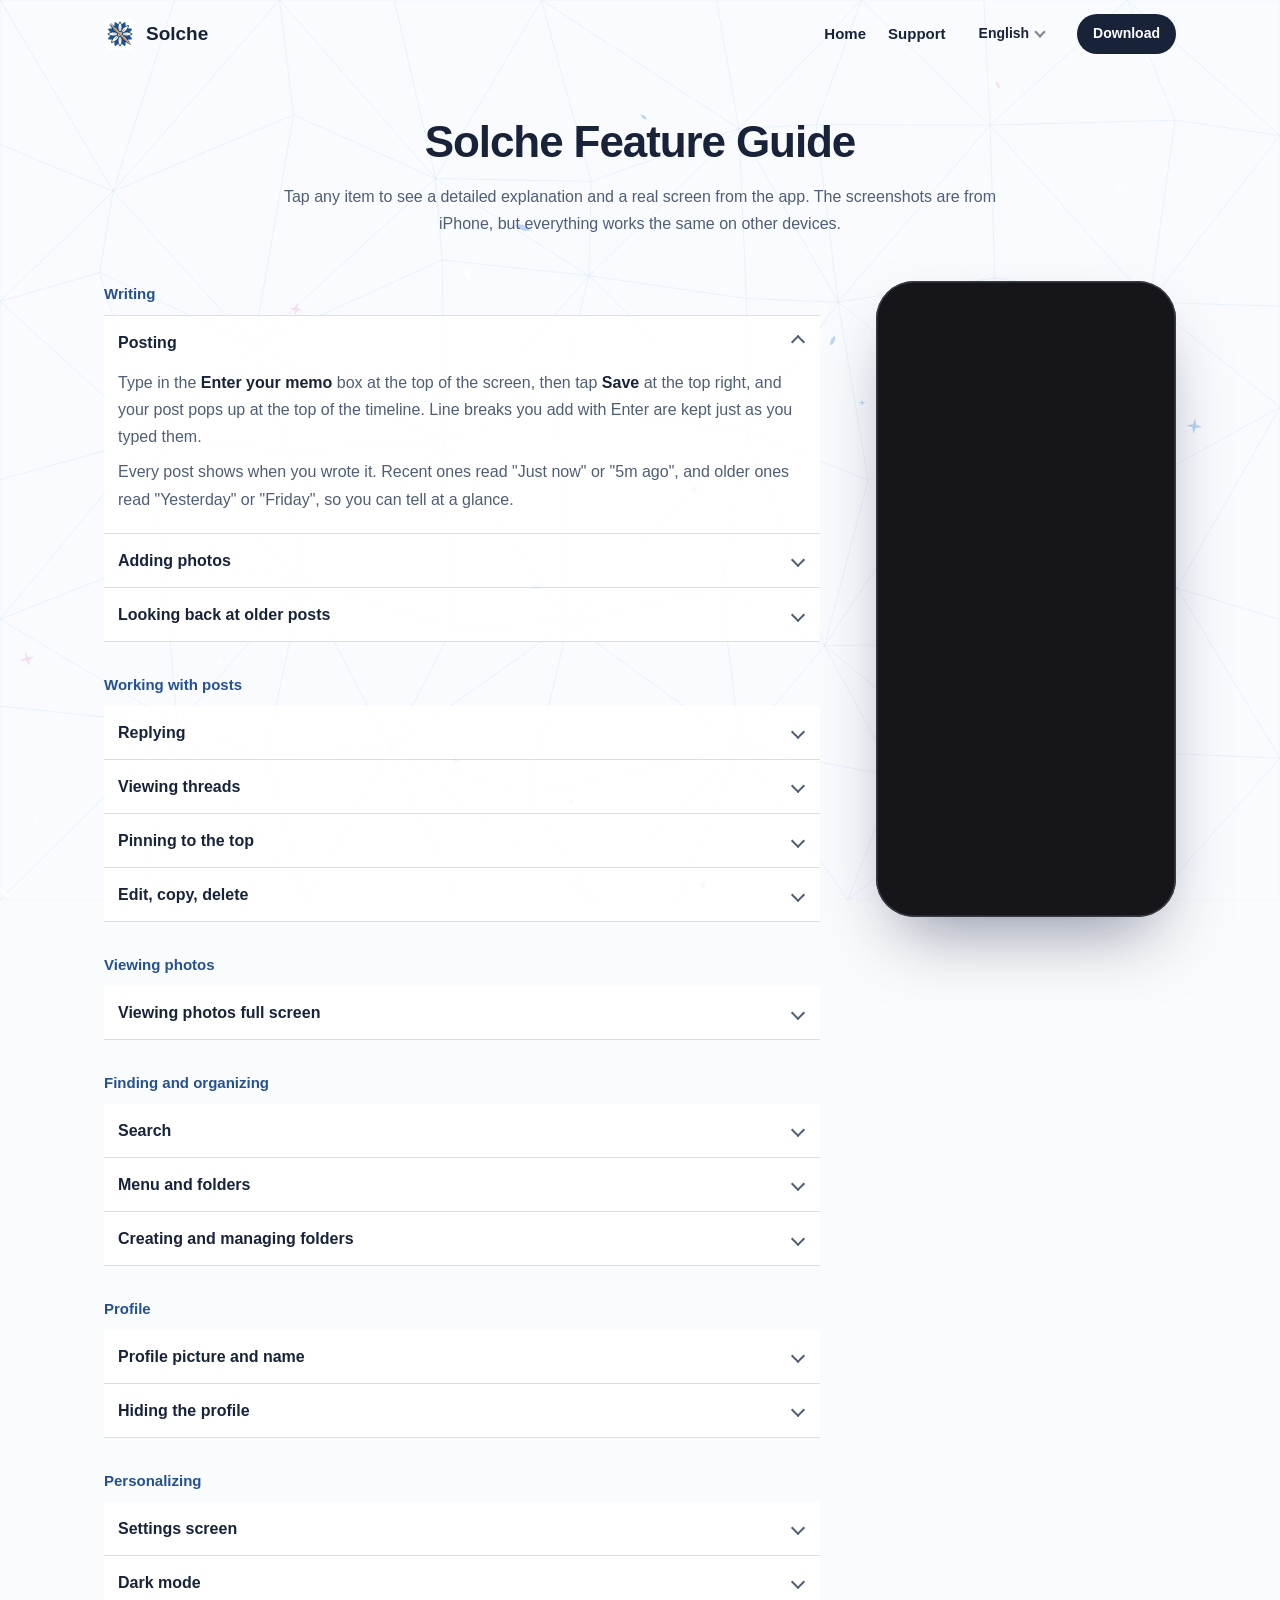
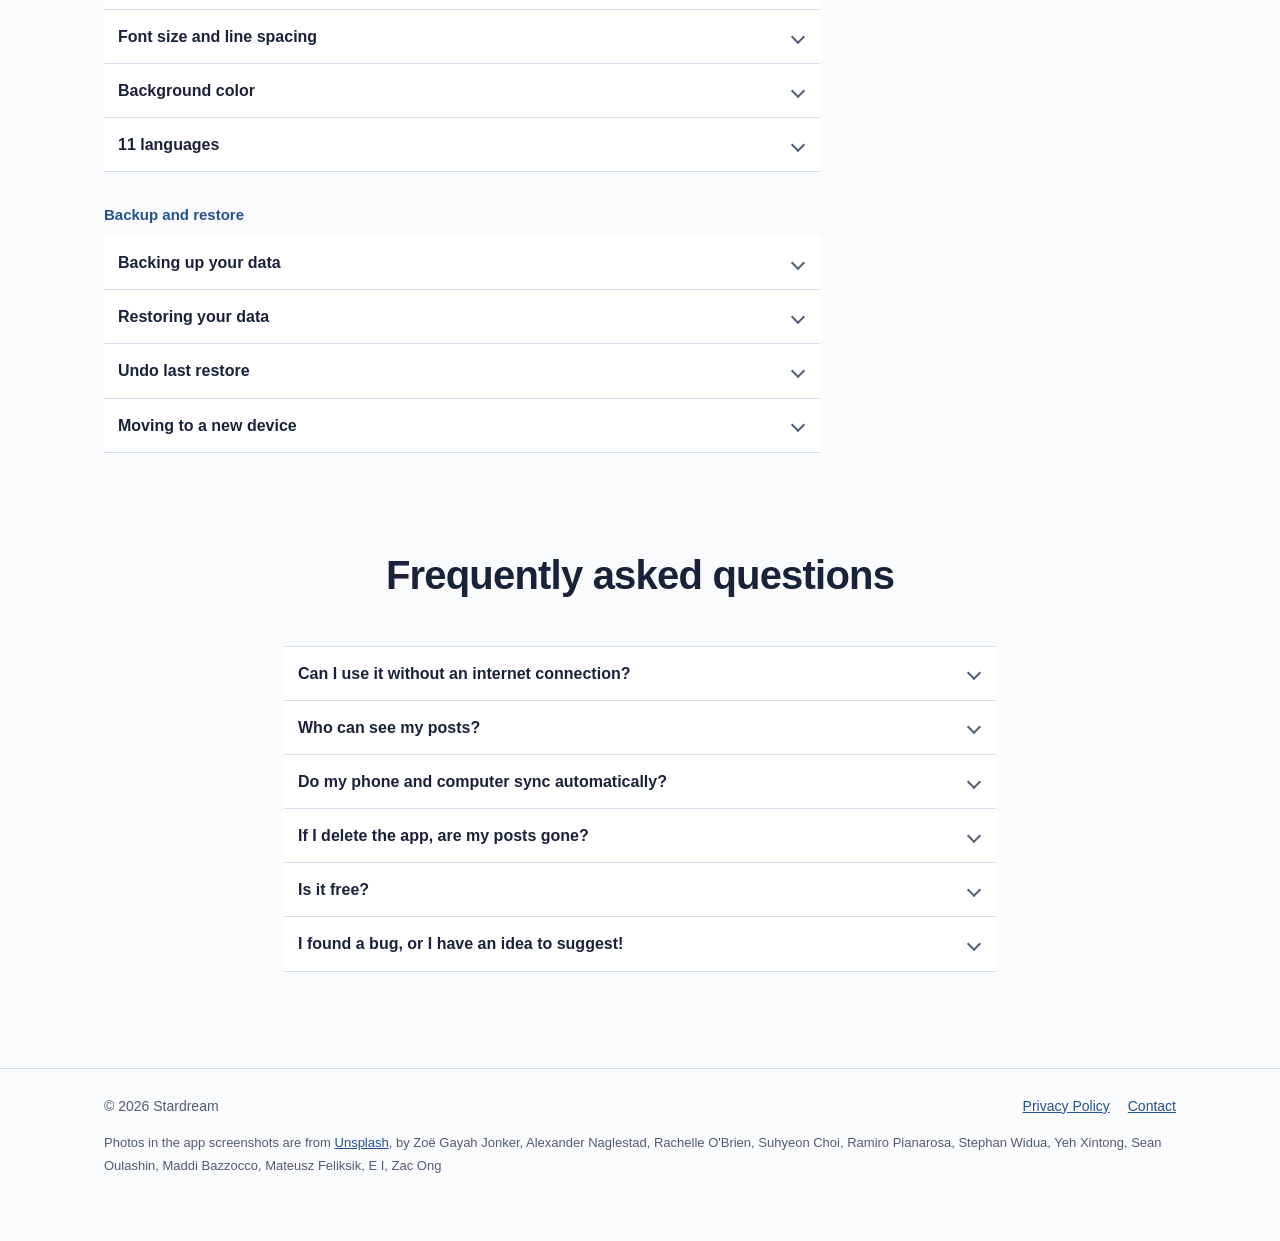
==== guide/index.html @ 5ce4f189 "Solche website: English, Korean and Japanese" ====
<!doctype html>
<html lang="en">
<head>
<meta charset="utf-8">
<meta name="viewport" content="width=device-width, initial-scale=1">
<title>Solche Feature Guide</title>
<meta name="description" content="Every Solche feature, explained with real screens from the app.">
<link rel="canonical" href="https://stardream-solche.github.io/guide/">
<link rel="alternate" hreflang="en" href="https://stardream-solche.github.io/guide/">
<link rel="alternate" hreflang="ko" href="https://stardream-solche.github.io/ko/guide/">
<link rel="alternate" hreflang="ja" href="https://stardream-solche.github.io/ja/guide/">
<link rel="alternate" hreflang="x-default" href="https://stardream-solche.github.io/guide/">
<script>(function(){try{var l=localStorage.getItem('solche-lang');if(!l){var a=navigator.languages||[navigator.language||''];for(var i=0;i<a.length;i++){var c=(a[i]||'').toLowerCase().slice(0,2);if(c==='ko'||c==='ja'||c==='en'){l=c;break}}}if(l==='ko'||l==='ja'){location.replace('../'+l+'/guide/'+location.hash)}}catch(e){}})();</script>
<link rel="icon" href="../favicon.png">
<link rel="stylesheet" href="../assets/site.css">
</head>
<body class="guide">
<canvas id="sky" aria-hidden="true"></canvas>

<header class="wrap nav">
  <a class="brand" href="../"><img src="../img/icon.png" alt=""> Solche</a>
  <nav>
    <a href="../">Home</a>
    <a class="nav-g" href="https://ko-fi.com/stardream_software">Support</a>
    <details class="lang"><summary aria-label="Language">English</summary><div><a href="../guide/" data-lang="en" lang="en" aria-current="true">English</a><a href="../ko/guide/" data-lang="ko" lang="ko">한국어</a><a href="../ja/guide/" data-lang="ja" lang="ja">日本語</a></div></details>
    <a class="btn small" href="../#download">Download</a>
  </nav>
</header>

<main>
  <section id="features">
    <div class="wrap">
      <div class="head">
        <h1>Solche Feature Guide</h1>
        <p>Tap any item to see a detailed explanation and a real screen from the app. The screenshots are from iPhone, but everything works the same on other devices.</p>
      </div>
      <div class="feat">
        <div class="feat-list">
          <h3>Writing</h3>
          <details name="feat" open data-img="tl-light">
            <summary>Posting</summary>
            <div class="body">
              <p>Type in the <b>Enter your memo</b> box at the top of the screen, then tap <b>Save</b> at the top right, and your post pops up at the top of the timeline. Line breaks you add with Enter are kept just as you typed them.</p>
              <p>Every post shows when you wrote it. Recent ones read "Just now" or "5m ago", and older ones read "Yesterday" or "Friday", so you can tell at a glance.</p>
            </div>
          </details>
          <details name="feat" data-img="photos">
            <summary>Adding photos</summary>
            <div class="body">
              <p>Tap the photo icon in the top bar and choose your photos. One post can easily hold up to 10. Post photos on their own, or together with a story.</p>
            </div>
          </details>
          <details name="feat" data-img="photos2">
            <summary>Looking back at older posts</summary>
            <div class="body">
              <p>Keep scrolling down and your older posts load smoothly, one after another.</p>
            </div>
          </details>

          <h3>Working with posts</h3>
          <details name="feat" data-img="reply">
            <summary>Replying</summary>
            <div class="body">
              <p>Tap the reply icon (the curved arrow) on the right of a post, and you can add your thoughts right below it while looking at the original. Perfect for continuing a first thought or adding a follow-up later.</p>
            </div>
          </details>
          <details name="feat" data-img="thread">
            <summary>Viewing threads</summary>
            <div class="body">
              <p>Replies are grouped under the original post with a vertical line, so you can read how your thinking went at a glance. And yes, you can reply to a reply!</p>
            </div>
          </details>
          <details name="feat" data-img="tl-flower">
            <summary>Pinning to the top</summary>
            <div class="body">
              <p>Tap the pushpin button and the post stays at the very top of your timeline. Tap it again any time to unpin.</p>
              <p>If you've pinned several posts, you can arrange them in any order. On a phone, press and hold a post and drag it. On a computer, just drag it with the mouse.</p>
            </div>
          </details>
          <details name="feat" data-img="edit">
            <summary>Edit, copy, delete</summary>
            <div class="body">
              <p>Use the small buttons lined up at the top right of each post. The pencil edits, the overlapping squares copy the text, and the trash can deletes. To prevent accidents, it asks once more before deleting.</p>
            </div>
          </details>

          <h3>Viewing photos</h3>
          <details name="feat" data-img="viewer">
            <summary>Viewing photos full screen</summary>
            <div class="body">
              <p>Tap a photo in the timeline and it opens across the whole screen. Pinch with two fingers to zoom in, or swipe sideways to browse the other photos in the same post.</p>
              <p>On a computer, use the arrow keys (<kbd>←</kbd> <kbd>→</kbd>) to flip through photos, and press <kbd>Esc</kbd> to close.</p>
            </div>
          </details>

          <h3>Finding and organizing</h3>
          <details name="feat" data-img="search">
            <summary>Search</summary>
            <div class="body">
              <p>Tap the magnifying glass at the top and type a word you remember. Only posts containing that word are shown, and tapping X takes you back to your timeline.</p>
            </div>
          </details>
          <details name="feat" data-img="drawer">
            <summary>Menu and folders</summary>
            <div class="body">
              <p>Open the <b>menu (≡)</b> at the top left to see your folders and how many posts each one holds. Tap a folder to jump to its timeline, and anything new you write goes into that folder.</p>
            </div>
          </details>
          <details name="feat" data-img="folders">
            <summary>Creating and managing folders</summary>
            <div class="body">
              <p><b>Create Folder</b> makes a new space, and <b>Manage Folders</b> lets you rename or tidy them up any time.</p>
              <p>Even if you delete a folder, the posts inside aren't lost. They move safely to the default folder. (The default folder itself can't be deleted.)</p>
            </div>
          </details>

          <h3>Profile</h3>
          <details name="feat" data-img="profile">
            <summary>Profile picture and name</summary>
            <div class="body">
              <p>Go to <b>Menu → Edit Profile</b> to set a profile picture and name you like. Your profile then appears next to every post in your timeline.</p>
            </div>
          </details>
          <details name="feat" data-img="noprofile">
            <summary>Hiding the profile</summary>
            <div class="body">
              <p>Turn off the <b>Show Profile Icon</b> switch and the round profile area disappears, leaving much more room for your text. Especially recommended when you keep Solche in a narrow window on a desktop!</p>
            </div>
          </details>

          <h3>Personalizing</h3>
          <details name="feat" data-img="settings">
            <summary>Settings screen</summary>
            <div class="body">
              <p>Tap the gear icon at the top, or go to <b>Menu → Settings</b>, to change the font size, dark mode, language and background color to your taste, and to back up or restore your data.</p>
            </div>
          </details>
          <details name="feat" data-img="tl-dark">
            <summary>Dark mode</summary>
            <div class="body">
              <p>Tap the moon button in the top bar for a calm dark mode, and tap the sun button to switch straight back to the bright daytime look.</p>
            </div>
          </details>
          <details name="feat" data-img="fontsize">
            <summary>Font size and line spacing</summary>
            <div class="body">
              <p>In <b>Adjust Font Size</b>, slide left or right to find the size that's easiest on your eyes. The preview text shows you the result right away.</p>
              <p>Line spacing comes in three levels: <b>Narrow</b>, <b>Normal</b>, <b>Wide</b>.</p>
            </div>
          </details>
          <details name="feat" data-img="bgcolor">
            <summary>Background color</summary>
            <div class="body">
              <p>In <b>Adjust Background Color</b>, pick a shade you like or type in R, G and B values. Buttons and name colors adjust to match the tone you choose.</p>
            </div>
          </details>
          <details name="feat" data-img="language">
            <summary>11 languages</summary>
            <div class="body">
              <p>On first launch the app follows your device language, and you can switch to any of the 11 languages at any time from <b>Select Language</b> in Settings.</p>
              <p>English, 한국어, 日本語, 简体中文, 繁體中文, Español, Português, Français, Deutsch, Bahasa Indonesia, Русский</p>
            </div>
          </details>

          <h3>Backup and restore</h3>
          <details name="feat" data-img="settings">
            <summary>Backing up your data</summary>
            <div class="body">
              <p>Tap <b>Settings → Backup Data</b> and every post, photo, folder and setting so far is bundled into a single file. You choose where to save it. Before deleting the app or changing devices, don't forget to back up!</p>
            </div>
          </details>
          <details name="feat" data-img="settings">
            <summary>Restoring your data</summary>
            <div class="body">
              <p>In <b>Settings → Restore Data</b>, choose a backup file you saved and your timeline and settings go back to exactly how they were then. What's currently on the device is overwritten by the backup, so if you want to keep your current posts too, back up first.</p>
              <p>If the file isn't a valid Solche backup, the restore stops by itself and your existing data stays safe.</p>
            </div>
          </details>
          <details name="feat" data-img="settings">
            <summary>Undo last restore</summary>
            <div class="body">
              <p>Right after a restore, an <b>Undo last restore</b> button appears in Settings. Even if you picked an old backup by mistake, you can go straight back to how things were just before the restore.</p>
            </div>
          </details>
          <details name="feat" data-img="about">
            <summary>Moving to a new device</summary>
            <div class="body">
              <p>Make a backup file on your old device, move it to the new one by email, cloud drive, USB or whatever is easiest, then tap restore. That's the whole move.</p>
              <p>You can see exactly where on your device the data is stored under <b>Menu → About this App</b>.</p>
            </div>
          </details>
        </div>
        <div class="feat-slot" id="feat-slot">
          <div class="phone" id="feat-phone"><img id="feat-img" src="../img/en/tl-light.jpg" alt="Solche screen" width="900" height="1957"></div>
        </div>
      </div>
    </div>
  </section>

  <section id="faq">
    <div class="wrap narrow">
      <div class="head">
        <h2>Frequently asked questions</h2>
      </div>
      <div class="feat-list">
        <details name="faq">
          <summary>Can I use it without an internet connection?</summary>
          <div class="body"><p>Of course! Solche never connects to the internet at all, so it works just as smoothly on a plane or anywhere without signal.</p></div>
        </details>
        <details name="faq">
          <summary>Who can see my posts?</summary>
          <div class="body"><p>Only you. Every post and photo is stored on your device alone and is never sent to any outside server. There's no account, so there's no password to be leaked either.</p></div>
        </details>
        <details name="faq">
          <summary>Do my phone and computer sync automatically?</summary>
          <div class="body"><p>No. Because there's no server, automatic sync between devices isn't supported. Instead, when you move to another device, a single backup file carries everything across, photos and settings included.</p></div>
        </details>
        <details name="faq">
          <summary>If I delete the app, are my posts gone?</summary>
          <div class="body"><p>Yes. All data is stored inside the app, not on a server, so deleting the app deletes your posts too. Before deleting the app or changing phones, be sure to make a backup file first!</p></div>
        </details>
        <details name="faq">
          <summary>Is it free?</summary>
          <div class="body"><p>Yes! Free from start to finish, with no ads to interrupt your reading.</p></div>
        </details>
        <details name="faq">
          <summary>I found a bug, or I have an idea to suggest!</summary>
          <div class="body"><p>Always welcome! Feel free to tell me through the <a href="https://ko-fi.com/stardream_software">Ko-fi page</a>.</p></div>
        </details>
      </div>

    </div>
  </section>

</main>

<footer>
  <div class="wrap">
    <span>© 2026 Stardream</span>
    <span class="links">
      <a href="https://ko-fi.com/post/Privacy-Policy-for-Solche-X1Q321Q5OX">Privacy Policy</a>
      <a data-u="siawh28" data-d="naver.com" href="../#maker">Contact</a>
    </span>
    <p class="credit">Photos in the app screenshots are from <a href="https://unsplash.com">Unsplash</a>, by Zoë Gayah Jonker, Alexander Naglestad, Rachelle O'Brien, Suhyeon Choi, Ramiro Pianarosa, Stephan Widua, Yeh Xintong, Sean Oulashin, Maddi Bazzocco, Mateusz Feliksik, E I, Zac Ong</p>
  </div>
</footer>

<script>window.SOLCHE={"me": "Me", "now": "Just now", "pin": "Pin", "pinned": "Pinned", "reply": "Reply", "replyPh": "Write a reply", "replyLabel": "Reply input", "save": "Save", "del": "Delete", "screen": " screen", "sample": "Some days you just need to write it down and let it go. Try adding a reply, too.", "focus": [[21.5, 16.3], [23.5, 39.8], [21.7, 36.0], null]};</script>
<script src="../assets/site.js"></script>
</body>
</html>
---- assets/site.css ----
:root {
  color-scheme: light;
  --ink: #18233a;
  --soft: #4f5d75;
  --blue: #24518f;
  --line: rgba(130, 165, 205, .34);
  --panel: rgba(255, 255, 255, .84);
  --sans: -apple-system, BlinkMacSystemFont, "Apple SD Gothic Neo", "Malgun Gothic", "Noto Sans KR", sans-serif;
  --serif: "AppleMyungjo", "Noto Serif KR", "Nanum Myeongjo", "Batang", serif;
}
* { box-sizing: border-box; }
html { scroll-behavior: smooth; scroll-padding-top: 24px; }
body {
  margin: 0;
  font-family: var(--sans);
  color: var(--ink);
  background: #fafbfc;
  line-height: 1.7;
  word-break: keep-all;
  overflow-wrap: break-word;
  -webkit-font-smoothing: antialiased;
  overflow-x: hidden;
}
img { display: block; max-width: 100%; height: auto; }
a { color: var(--blue); }
:focus-visible { outline: 2px solid var(--blue); outline-offset: 2px; }
#sky { position: fixed; inset: 0; width: 100vw; height: 100vh; pointer-events: none; z-index: 0; }
header, main, footer { position: relative; z-index: 1; }
.wrap { max-width: 1120px; margin: 0 auto; padding: 0 24px; }
.wrap.narrow { max-width: 760px; }

.btn { display: inline-block; padding: 14px 28px; border-radius: 999px; border: 0; background: var(--ink); color: #fff; font: inherit; font-weight: 700; text-decoration: none; cursor: pointer; transition: transform .2s, background .2s; }
.btn:hover { transform: translateY(-2px); background: var(--blue); }
.btn.small { padding: 8px 16px; font-size: 14px; }
.btn.light { background: #fff; color: var(--ink); }
.btn.light:hover { background: #dfe8ff; }

.nav { display: flex; align-items: center; justify-content: space-between; height: 68px; }
.nav nav { display: flex; align-items: center; gap: 22px; font-size: 15px; font-weight: 600; }
.nav nav a:not(.btn) { color: var(--ink); text-decoration: none; }
.nav nav a:not(.btn):hover { color: var(--blue); }
.brand { display: flex; align-items: center; gap: 10px; font-size: 19px; font-weight: 800; color: inherit; text-decoration: none; }
.brand img { width: 32px; height: 32px; border-radius: 8px; }

/* 첫 화면 */
.stage { position: relative; max-width: 1020px; margin: 10px auto 0; padding-bottom: 52px; }
.win { width: 84%; border-radius: 12px; overflow: hidden; background: #fff; box-shadow: 0 40px 90px -30px rgba(30, 50, 100, .4), 0 0 0 1px rgba(30, 40, 80, .08); }
.win .bar { height: 32px; display: flex; align-items: center; gap: 7px; padding: 0 12px; background: linear-gradient(#f5f6f9, #eceef3); border-bottom: 1px solid rgba(0, 0, 0, .06); }
.win .bar i { width: 11px; height: 11px; border-radius: 50%; flex: none; }
.win .bar i:nth-child(1) { background: #ff5f57; }
.win .bar i:nth-child(2) { background: #febc2e; }
.win .bar i:nth-child(3) { background: #28c840; }
.win .bar span { flex: 1; text-align: center; font-size: 12.5px; font-weight: 600; color: #777b88; margin-right: 50px; }
.win .shot { aspect-ratio: 16 / 9.4; overflow: hidden; }
.win .shot img { width: 100%; }

.phone { position: relative; padding: 7px; background: #16161a; border-radius: 38px; box-shadow: 0 34px 70px -24px rgba(20, 30, 70, .5), inset 0 0 0 1.5px #3a3a44; }
.phone img { width: 100%; aspect-ratio: 600 / 1305; object-fit: cover; object-position: top; border-radius: 31px; }
.hero-phone { position: absolute; right: 0; bottom: 52px; width: 22%; }
.hero-phone img.dark { position: absolute; left: 7px; top: 7px; width: calc(100% - 14px); opacity: 0; transition: opacity .45s; }
.hero-phone.is-dark img.dark { opacity: 1; }
.mode { position: absolute; right: 0; bottom: 6px; width: 22%; display: flex; justify-content: center; gap: 4px; }
.mode button { border: 1px solid var(--line); background: rgba(255, 255, 255, .8); color: var(--soft); font: inherit; font-size: 14px; font-weight: 600; padding: 3px 16px; border-radius: 999px; cursor: pointer; }
.mode button.on { background: var(--ink); border-color: var(--ink); color: #fff; }

.intro { text-align: center; padding: 44px 0 20px; }
h1 { margin: 0; font-size: clamp(34px, 5.4vw, 62px); line-height: 1.2; letter-spacing: -.025em; font-weight: 800; }
h1 em { font-style: normal; color: var(--blue); }
.lead { max-width: 620px; margin: 22px auto 0; font-size: 18px; color: var(--soft); }
.cta { display: flex; flex-wrap: wrap; justify-content: center; align-items: center; gap: 14px 20px; margin-top: 28px; }
.cta span { text-align: left; font-size: 14.5px; line-height: 1.5; color: var(--soft); }

section { padding: 96px 0; }
.head { max-width: 720px; margin: 0 auto 44px; text-align: center; }
h2 { margin: 0; font-size: clamp(27px, 3.6vw, 40px); line-height: 1.32; letter-spacing: -.02em; font-weight: 800; text-wrap: balance; }
.head p { margin: 14px 0 0; color: var(--soft); }

/* 타임라인인 이유 */
.three { display: grid; grid-template-columns: repeat(3, 1fr); gap: 36px; }
.say small { display: block; color: var(--soft); font-size: 14px; font-weight: 600; }
.say b { display: block; margin: 6px 0 8px; font-size: 22px; letter-spacing: -.015em; line-height: 1.4; }
.say p { margin: 0; color: var(--soft); }
.say.solche small, .say.solche b { color: var(--blue); }

.try { position: relative; max-width: 680px; margin: 64px auto 0; padding: 20px 20px 16px; background: #fffbfb; border-radius: 6px; box-shadow: 0 24px 50px -24px rgba(30, 50, 100, .35), 0 0 0 1px rgba(30, 40, 80, .06); transform: rotate(-.5deg); }
.tape { position: absolute; left: 50%; top: -14px; width: 118px; height: 28px; margin-left: -59px; background: rgba(190, 214, 245, .62); transform: rotate(1.6deg); }
.try-top { margin-bottom: 12px; text-align: center; }
.try-top b { display: block; font-size: 18px; }
.try-top span { font-size: 14px; color: var(--soft); }
.try-form { display: flex; align-items: center; gap: 10px; padding-bottom: 12px; border-bottom: 1px solid #f1e6e6; }
.try-form input { flex: 1; min-width: 0; border: 0; background: #fff; padding: 10px 12px; border-radius: 8px; font: inherit; font-size: 16px; color: var(--ink); }
.try-form input:focus { outline: 2px solid rgba(36, 81, 143, .35); }
.ava { flex: none; width: 38px; height: 38px; border-radius: 50%; background: url("../img/ava.jpg") center / cover, #e7d9c7; }
.post { display: flex; gap: 10px; padding: 12px 0; border-bottom: 1px solid #f1e6e6; }
.post:last-child { border-bottom: 0; }
.post .main { flex: 1; min-width: 0; }
.post .meta { display: flex; align-items: center; gap: 6px; font-size: 14px; color: var(--soft); }
.post .meta b { color: var(--blue); }
.post .acts { margin-left: auto; display: flex; gap: 2px; }
.post .acts button { width: 30px; height: 30px; display: grid; place-items: center; border: 0; background: none; border-radius: 6px; color: var(--ink); cursor: pointer; }
.post .acts button:hover { background: #f4eaea; }
.post .acts svg { width: 17px; height: 17px; fill: currentColor; }
.post .text { margin: 2px 0 0; white-space: pre-wrap; overflow-wrap: anywhere; }
.post .pin-mark { color: var(--blue); font-weight: 600; font-size: 13px; }
.replies { margin-top: 6px; padding-left: 12px; border-left: 2px solid #e8dcdc; }
.replies .post { padding: 8px 0; border-bottom: 0; }
.reply-form { display: flex; gap: 8px; margin-top: 8px; }
.reply-form input { flex: 1; min-width: 0; border: 1px solid #eadfdf; background: #fff; padding: 7px 10px; border-radius: 8px; font: inherit; font-size: 16px; }

/* 쓰는 법 */
.scenes { display: grid; grid-template-columns: minmax(0, 340px) minmax(0, 1fr); gap: 72px; align-items: start; max-width: 960px; margin: 0 auto; }
.scene-phone { position: sticky; top: 7vh; display: flex; justify-content: center; }
#scene-phone { width: min(300px, 40vh); }
#scene-phone img { position: absolute; left: 7px; top: 7px; width: calc(100% - 14px); opacity: 0; transition: opacity .4s; }
#scene-phone img:first-child { position: relative; left: 0; top: 0; width: 100%; }
#scene-phone img.on { opacity: 1; }
.focus { position: absolute; left: -4%; right: -4%; border: 2px dashed var(--blue); border-radius: 14px; background: rgba(36, 81, 143, .06); transition: top .5s cubic-bezier(.22, 1, .36, 1), height .5s cubic-bezier(.22, 1, .36, 1), opacity .3s; }
.scene-text article { min-height: 76vh; display: flex; flex-direction: column; justify-content: center; opacity: .38; transition: opacity .35s; }
.scene-text article.on { opacity: 1; }
.scene-text small { color: var(--blue); font-size: 15px; font-weight: 700; }
.scene-text h3 { margin: 6px 0 12px; font-size: clamp(24px, 2.8vw, 32px); line-height: 1.35; letter-spacing: -.02em; }
.scene-text p { margin: 0 0 10px; color: var(--soft); font-size: 17px; }
.scene-text .aside { font-size: 15px; }
.phone.inline { display: none; }
/* 첫 장면: 휴대폰 대신 컴퓨터 화면 한쪽에 좁게 띄운 창 */
#scene-phone { transition: opacity .4s; }
.scene-phone.is-desk #scene-phone { opacity: 0; }
.desk { width: min(340px, 100%); }
.desk.stage { position: absolute; left: 50%; top: 50%; transform: translate(-50%, -50%); opacity: 0; pointer-events: none; transition: opacity .4s; }
.scene-phone.is-desk .desk.stage { opacity: 1; }
.desk.inline { display: none; }
.desk { position: relative; }
.desk-work { position: absolute; left: 0; top: 38px; width: 58%; height: 78%; padding-bottom: 10px; background: #fff; border: 1px solid var(--line); border-radius: 10px; box-shadow: 0 18px 40px -22px rgba(20, 30, 70, .35); overflow: hidden; }
.desk-work i { display: block; height: 7px; margin: 12px 14px 0; border-radius: 4px; background: #e6ebf2; }
.desk-work i:nth-of-type(3n) { width: 55%; }
.desk-work i:nth-of-type(4) { height: 60px; background: #eef2f7; }
.desk-win { position: relative; width: 68%; margin-left: auto; background: #fff; border: 1px solid #d5dbe5; border-radius: 10px; box-shadow: 0 34px 70px -24px rgba(20, 30, 70, .5); overflow: hidden; }
.desk-bar { display: flex; align-items: center; gap: 5px; height: 22px; padding: 0 9px; background: #f1f3f6; border-bottom: 1px solid #e3e7ee; }
.desk-bar span { width: 8px; height: 8px; border-radius: 50%; background: #d3d8e0; }
.desk-bar b { flex: 1; margin-right: 26px; text-align: center; font-size: 10px; font-weight: 600; color: #8a93a3; }
.desk-shot { position: relative; }
.desk-shot img { display: block; width: 100%; height: auto; }
.desk-focus { position: absolute; left: 1.5%; right: 1.5%; top: 19.9%; height: 21.9%; border: 2px dashed var(--blue); border-radius: 8px; background: rgba(36, 81, 143, .06); }

/* 모든 기능 */
.feat { display: grid; grid-template-columns: minmax(0, 1fr) 300px; gap: 56px; align-items: start; }
.feat-list h3 { margin: 30px 0 8px; font-size: 15px; color: var(--blue); }
.feat-list h3:first-child { margin-top: 0; }
details { background: var(--panel); border-bottom: 1px solid var(--line); }
details:first-of-type { border-top: 1px solid var(--line); }
summary { display: flex; align-items: center; justify-content: space-between; gap: 12px; padding: 13px 14px; font-weight: 700; cursor: pointer; list-style: none; }
summary::-webkit-details-marker { display: none; }
summary::after { content: ""; flex: none; width: 8px; height: 8px; margin-right: 3px; border-right: 2px solid var(--soft); border-bottom: 2px solid var(--soft); transform: rotate(45deg); transition: transform .2s; }
details[open] summary::after { transform: rotate(-135deg); }
.body { padding: 0 14px 12px; color: var(--soft); }
.body p { margin: 0 0 8px; }
.body b { color: var(--ink); }
.feat-slot { position: sticky; top: 7vh; }
#feat-phone { width: min(300px, 40vh); margin: 0 auto; }
kbd { display: inline-block; min-width: 1.6em; padding: 0 6px; border: 1px solid var(--line); border-radius: 6px; background: #fff; font: inherit; font-size: 14px; text-align: center; color: var(--ink); }
.soon { display: inline-block; padding: 0 8px; border: 1px solid currentColor; border-radius: 999px; font-size: 12px; font-weight: 700; color: var(--blue); }

#faq { padding-top: 0; }
#ideas { padding-top: 0; }
.guide h1 { font-size: clamp(30px, 4.4vw, 44px); }
.guide #features { padding-top: 48px; }
.brief { display: grid; grid-template-columns: repeat(3, 1fr); gap: 22px 36px; margin: 0; padding: 0; list-style: none; color: var(--soft); }
.brief b { display: block; font-size: 17px; color: var(--ink); }
.more { margin: 40px 0 0; text-align: center; }
.ideas { color: var(--soft); }
.ideas h3 { margin: 0 0 4px; font-size: 19px; color: var(--ink); }
.ideas p { margin: 0 0 8px; }
.ideas ul { margin: 0; padding-left: 20px; }
.ideas b { color: var(--ink); }

/* 프라이버시 */
#privacy { padding: 40px 0 0; }
#download { padding-bottom: 40px; }
#maker { padding-bottom: 110px; }
.panel { padding: 52px 48px; background: rgba(255, 255, 255, .9); border-radius: 22px; box-shadow: 0 30px 70px -36px rgba(20, 30, 70, .5); text-align: center; }
.panel .sub { max-width: 560px; margin: 14px auto 36px; color: var(--soft); }
.four { display: grid; grid-template-columns: repeat(4, 1fr); gap: 24px; text-align: left; }
.four b { display: block; margin-bottom: 4px; font-size: 17px; }
.four span { color: var(--soft); font-size: 15px; }
.site-note { margin: 32px 0 0; font-size: 14px; color: var(--soft); }

/* 다운로드 */
.plats { display: grid; grid-template-columns: repeat(4, 1fr); gap: 16px; }
.plats > div { display: flex; flex-direction: column; align-items: flex-start; gap: 4px; padding: 20px; background: var(--panel); border: 1px solid var(--line); border-radius: 14px; }
.plats b { font-size: 18px; }
.plats span { flex: 1; color: var(--soft); font-size: 15px; }
.plats a:not(.btn) { font-size: 15px; font-weight: 600; }
.plats .btn { margin-top: 6px; }
.plats em { font-style: normal; font-size: 14px; font-weight: 700; color: var(--blue); }

/* 만든 사람 */
.maker { display: grid; grid-template-columns: repeat(2, 1fr); gap: 16px; max-width: 720px; margin: 0 auto; }
.maker > div { display: flex; flex-direction: column; align-items: flex-start; gap: 4px; padding: 20px; background: var(--panel); border: 1px solid var(--line); border-radius: 14px; }
.maker b { font-size: 18px; }
.maker span { flex: 1; color: var(--soft); font-size: 15px; }
.maker .btn { margin-top: 6px; }
.maker em { margin-top: 6px; font-style: normal; font-size: 14px; font-weight: 700; color: var(--blue); }

footer { padding: 26px 0 64px; border-top: 1px solid var(--line); color: var(--soft); font-size: 14px; }
footer .wrap { display: flex; flex-wrap: wrap; justify-content: space-between; gap: 8px 20px; }
footer .links { display: flex; gap: 18px; }
.credit { flex-basis: 100%; margin: 6px 0 0; font-size: 13px; }

@media (max-width: 860px) {
  .nav nav { gap: 14px; white-space: nowrap; }
  .three { grid-template-columns: 1fr; gap: 26px; }
  .brief { grid-template-columns: repeat(2, 1fr); gap: 18px 20px; }
  .four { grid-template-columns: repeat(2, 1fr); }
  .panel { padding: 36px 22px; }
  .plats { grid-template-columns: repeat(2, 1fr); }
  section { padding: 68px 0; }
  .win { width: 92%; }
  .hero-phone, .mode { width: 26%; }
  .phone { border-radius: 26px; padding: 5px; }
  .phone img { border-radius: 22px; }
  .hero-phone img.dark { left: 5px; top: 5px; width: calc(100% - 10px); }
  .mode button { padding: 2px 10px; font-size: 13px; }
  .lead { font-size: 16px; }
  .scenes { display: block; }
  .scene-phone { display: none; }
  .scene-text article { min-height: 0; margin-bottom: 52px; opacity: 1; }
  .phone.inline { display: block; width: min(250px, 72%); margin: 18px auto 0; }
  .desk.inline { display: block; width: min(330px, 92%); margin: 18px auto 0; }
  .feat { display: block; }
  .feat-slot { position: static; display: none; }
  details #feat-phone { width: min(240px, 72%); margin: 8px auto 6px; }
  .four span { font-size: 14.5px; }
}
@media (max-width: 480px) {
  .four { grid-template-columns: 1fr; }
  .plats, .maker { grid-template-columns: 1fr; }
}
@media (prefers-reduced-motion: reduce) {
  html { scroll-behavior: auto; }
  *, *::before, *::after { transition-duration: .01ms !important; animation-duration: .01ms !important; }
}

/* 공간이 부족할 때만 덜 중요한 메뉴부터 숨긴다 */
@media (max-width: 610px) { .nav-c { display: none; } }
@media (max-width: 505px) { .nav-b { display: none; } }
@media (max-width: 409px) { .nav-a { display: none; } }
@media (max-width: 345px) { .nav-g { display: none; } }
.mail-addr { display: block; margin-top: 6px; color: var(--soft); font-size: 14px; }

/* ---------- 언어 메뉴 ---------- */
header.nav { z-index: 5; } /* 펼친 언어 메뉴가 아래 본문에 가려지지 않게 */
details.lang { position: relative; background: none; border: 0; font-size: 14px; }
details.lang summary { display: inline-flex; align-items: center; justify-content: flex-start; gap: 7px; padding: 7px 11px; border-radius: 999px; font-weight: 600; color: var(--ink); white-space: nowrap; }
details.lang summary::after { width: 6px; height: 6px; margin: -3px 0 0; border-color: currentColor; opacity: .55; transform: rotate(45deg); }
details.lang[open] summary::after { margin-top: 3px; transform: rotate(-135deg); }
details.lang summary:hover, details.lang[open] summary { background: rgba(36, 81, 143, .08); }
details.lang div { position: absolute; right: 0; top: calc(100% + 6px); z-index: 20; display: grid; min-width: 132px; padding: 6px; border-radius: 12px; background: #fff; box-shadow: 0 18px 40px -16px rgba(30, 50, 100, .45), 0 0 0 1px rgba(30, 40, 80, .08); }
details.lang div a { padding: 9px 12px; border-radius: 8px; color: var(--ink); text-decoration: none; font-weight: 500; }
details.lang div a:hover { background: rgba(36, 81, 143, .08); }
details.lang div a[aria-current] { font-weight: 700; color: var(--blue); }
/* 좁은 화면: 언어 메뉴가 들어갈 자리를 만들려고 기능 안내·후원 링크를 숨긴다(본문에 같은 버튼이 있다). */
@media (max-width: 480px) {
  .nav nav { gap: 6px; }
  .nav nav > a[href="guide/"], .nav .nav-g { display: none; }
  details.lang summary { padding: 7px 8px; }
}
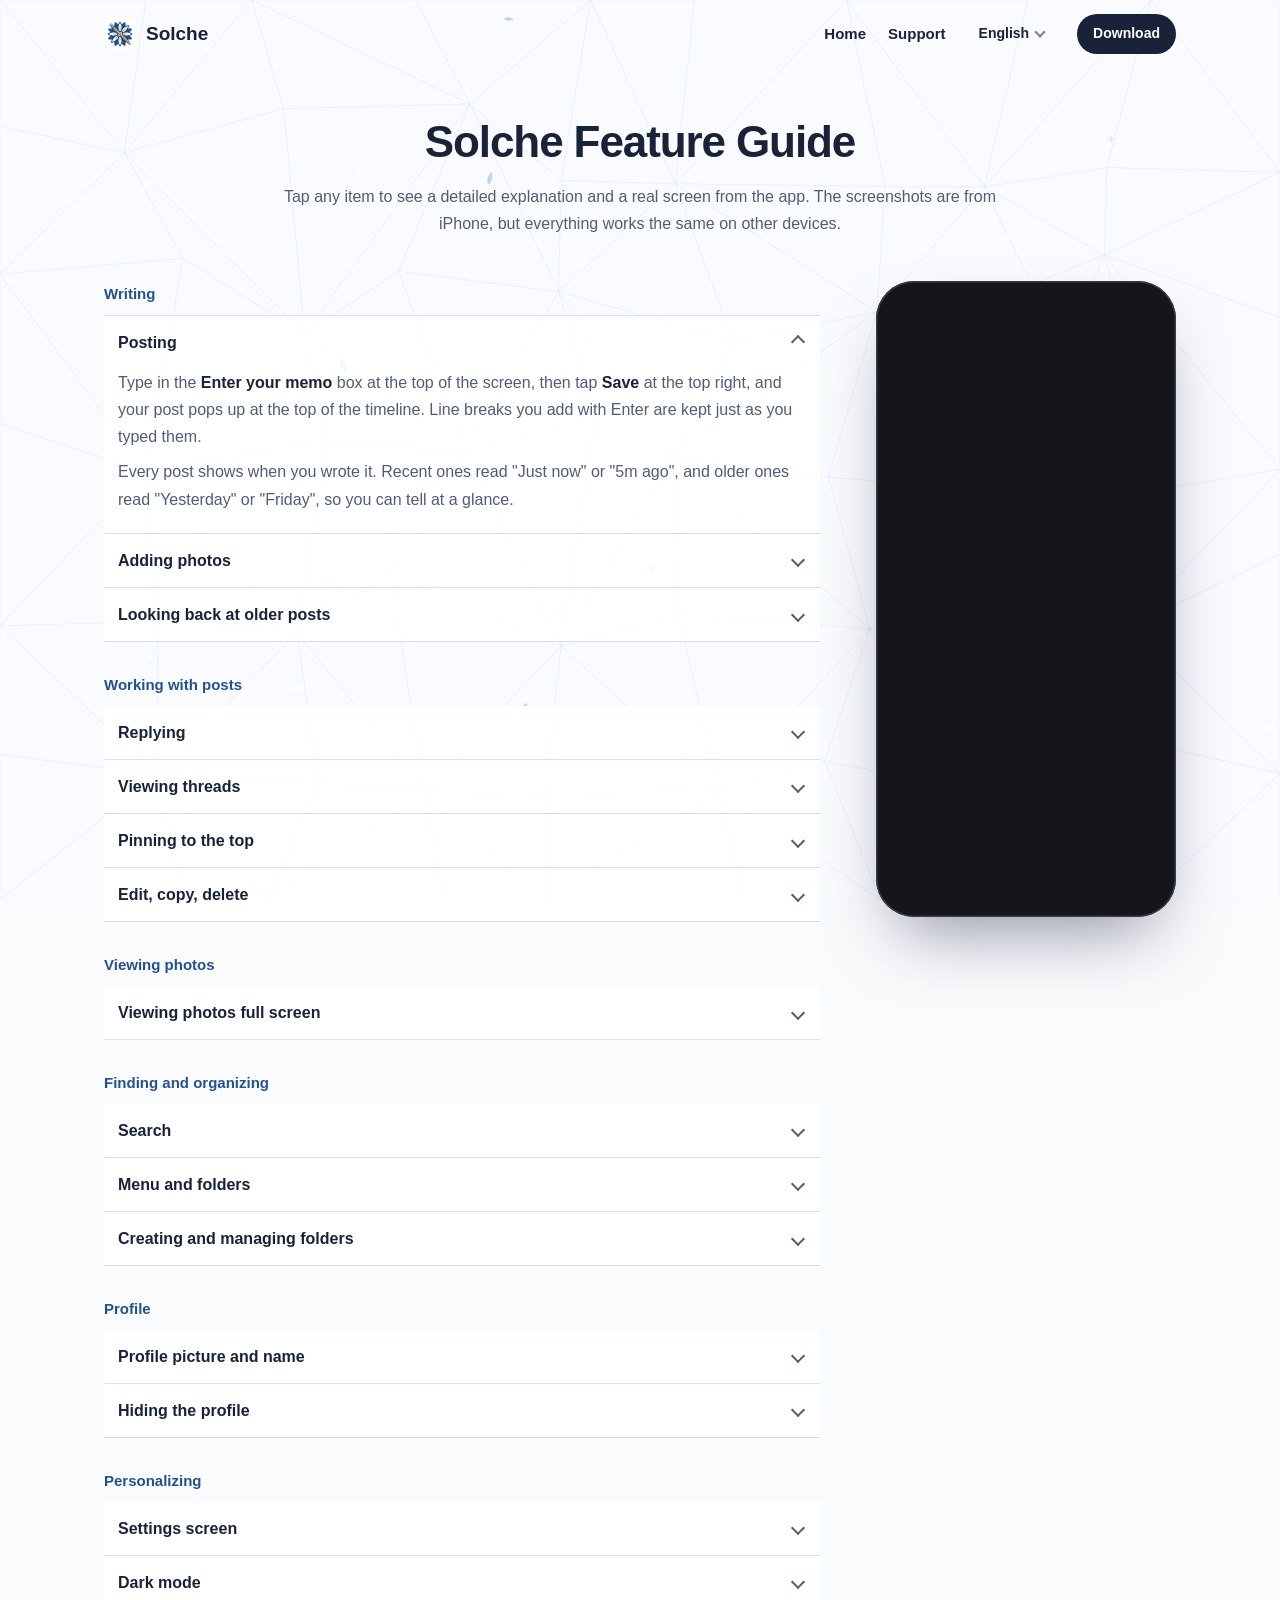
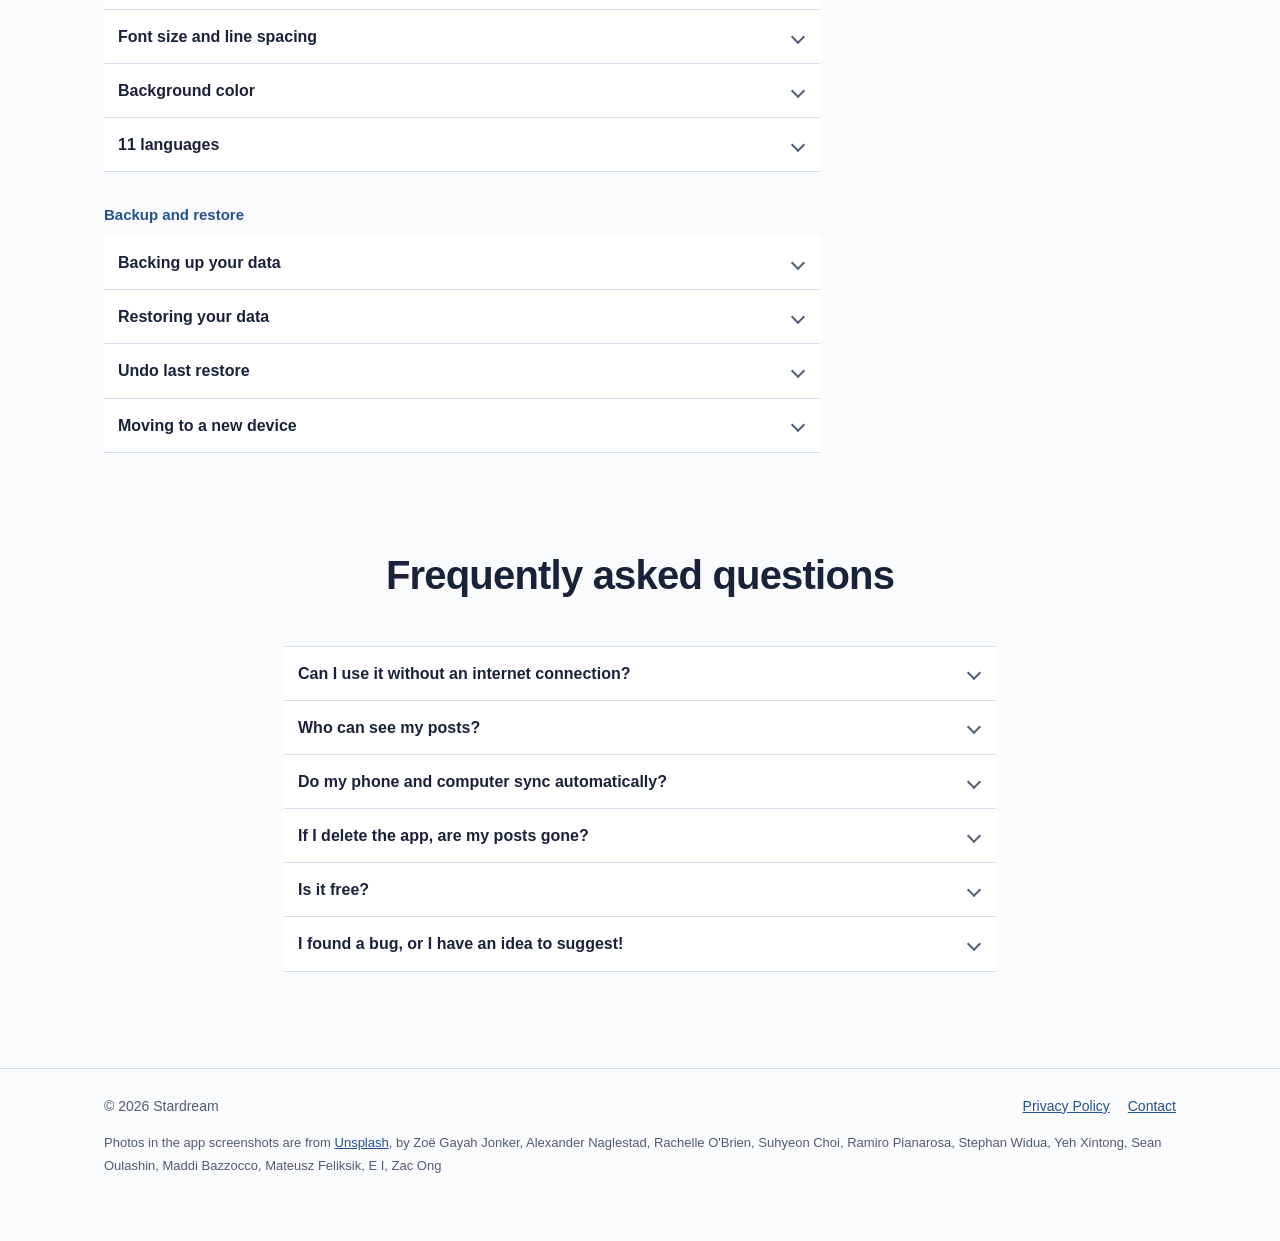
==== commit b2c788f4: "Contact via Ko-fi, link preview images, wording updates" ====
--- a/guide/index.html
+++ b/guide/index.html
@@ -10,6 +10,15 @@
 <link rel="alternate" hreflang="ko" href="https://stardream-solche.github.io/ko/guide/">
 <link rel="alternate" hreflang="ja" href="https://stardream-solche.github.io/ja/guide/">
 <link rel="alternate" hreflang="x-default" href="https://stardream-solche.github.io/guide/">
+<meta property="og:type" content="website">
+<meta property="og:url" content="https://stardream-solche.github.io/guide/">
+<meta property="og:site_name" content="Solche">
+<meta property="og:title" content="Solche Feature Guide">
+<meta property="og:description" content="Every Solche feature, explained with real screens from the app.">
+<meta property="og:image" content="https://stardream-solche.github.io/img/en/og.jpg">
+<meta property="og:image:width" content="1200">
+<meta property="og:image:height" content="630">
+<meta name="twitter:card" content="summary_large_image">
 <script>(function(){try{var l=localStorage.getItem('solche-lang');if(!l){var a=navigator.languages||[navigator.language||''];for(var i=0;i<a.length;i++){var c=(a[i]||'').toLowerCase().slice(0,2);if(c==='ko'||c==='ja'||c==='en'){l=c;break}}}if(l==='ko'||l==='ja'){location.replace('../'+l+'/guide/'+location.hash)}}catch(e){}})();</script>
 <link rel="icon" href="../favicon.png">
 <link rel="stylesheet" href="../assets/site.css">
@@ -239,7 +248,7 @@
     <span>© 2026 Stardream</span>
     <span class="links">
       <a href="https://ko-fi.com/post/Privacy-Policy-for-Solche-X1Q321Q5OX">Privacy Policy</a>
-      <a data-u="siawh28" data-d="naver.com" href="../#maker">Contact</a>
+      <a href="https://ko-fi.com/stardream_software">Contact</a>
     </span>
     <p class="credit">Photos in the app screenshots are from <a href="https://unsplash.com">Unsplash</a>, by Zoë Gayah Jonker, Alexander Naglestad, Rachelle O'Brien, Suhyeon Choi, Ramiro Pianarosa, Stephan Widua, Yeh Xintong, Sean Oulashin, Maddi Bazzocco, Mateusz Feliksik, E I, Zac Ong</p>
   </div>
--- a/assets/site.css
+++ b/assets/site.css
@@ -245,7 +245,6 @@
 @media (max-width: 505px) { .nav-b { display: none; } }
 @media (max-width: 409px) { .nav-a { display: none; } }
 @media (max-width: 345px) { .nav-g { display: none; } }
-.mail-addr { display: block; margin-top: 6px; color: var(--soft); font-size: 14px; }
 
 /* ---------- 언어 메뉴 ---------- */
 header.nav { z-index: 5; } /* 펼친 언어 메뉴가 아래 본문에 가려지지 않게 */
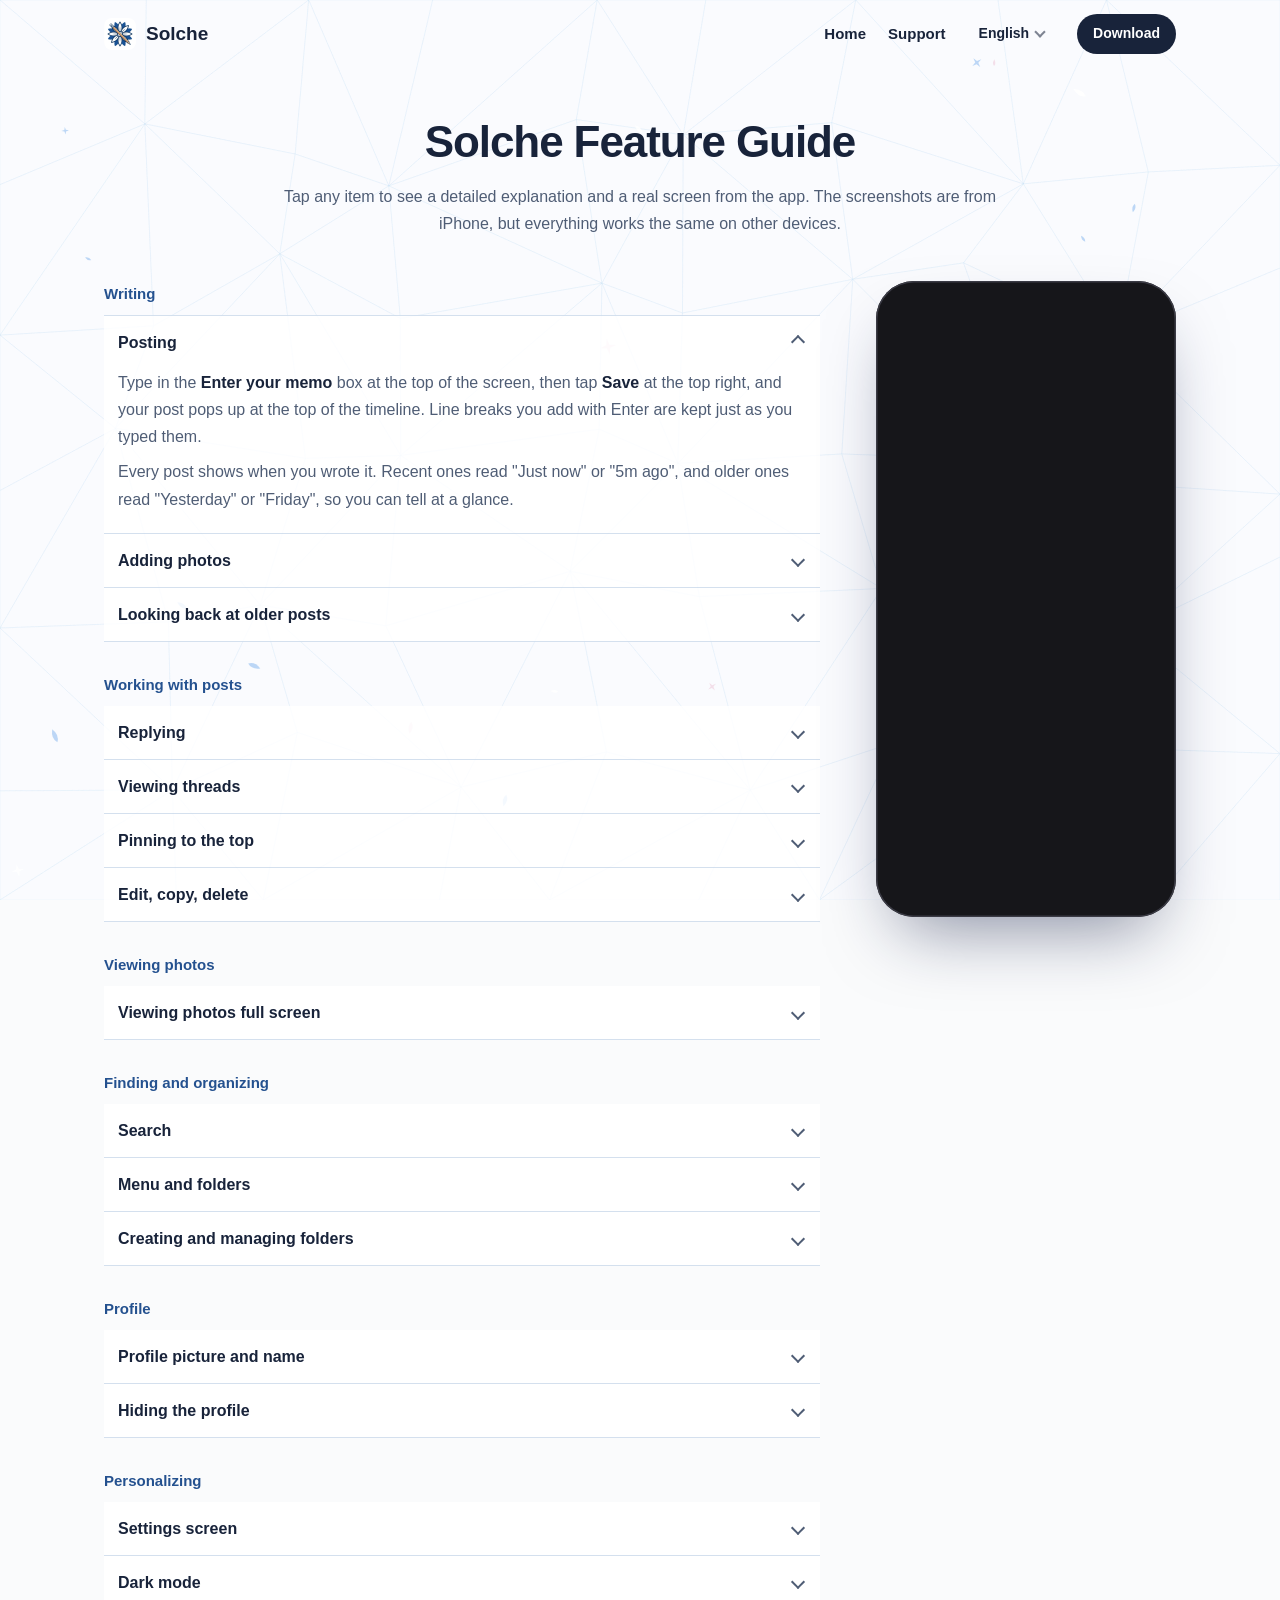
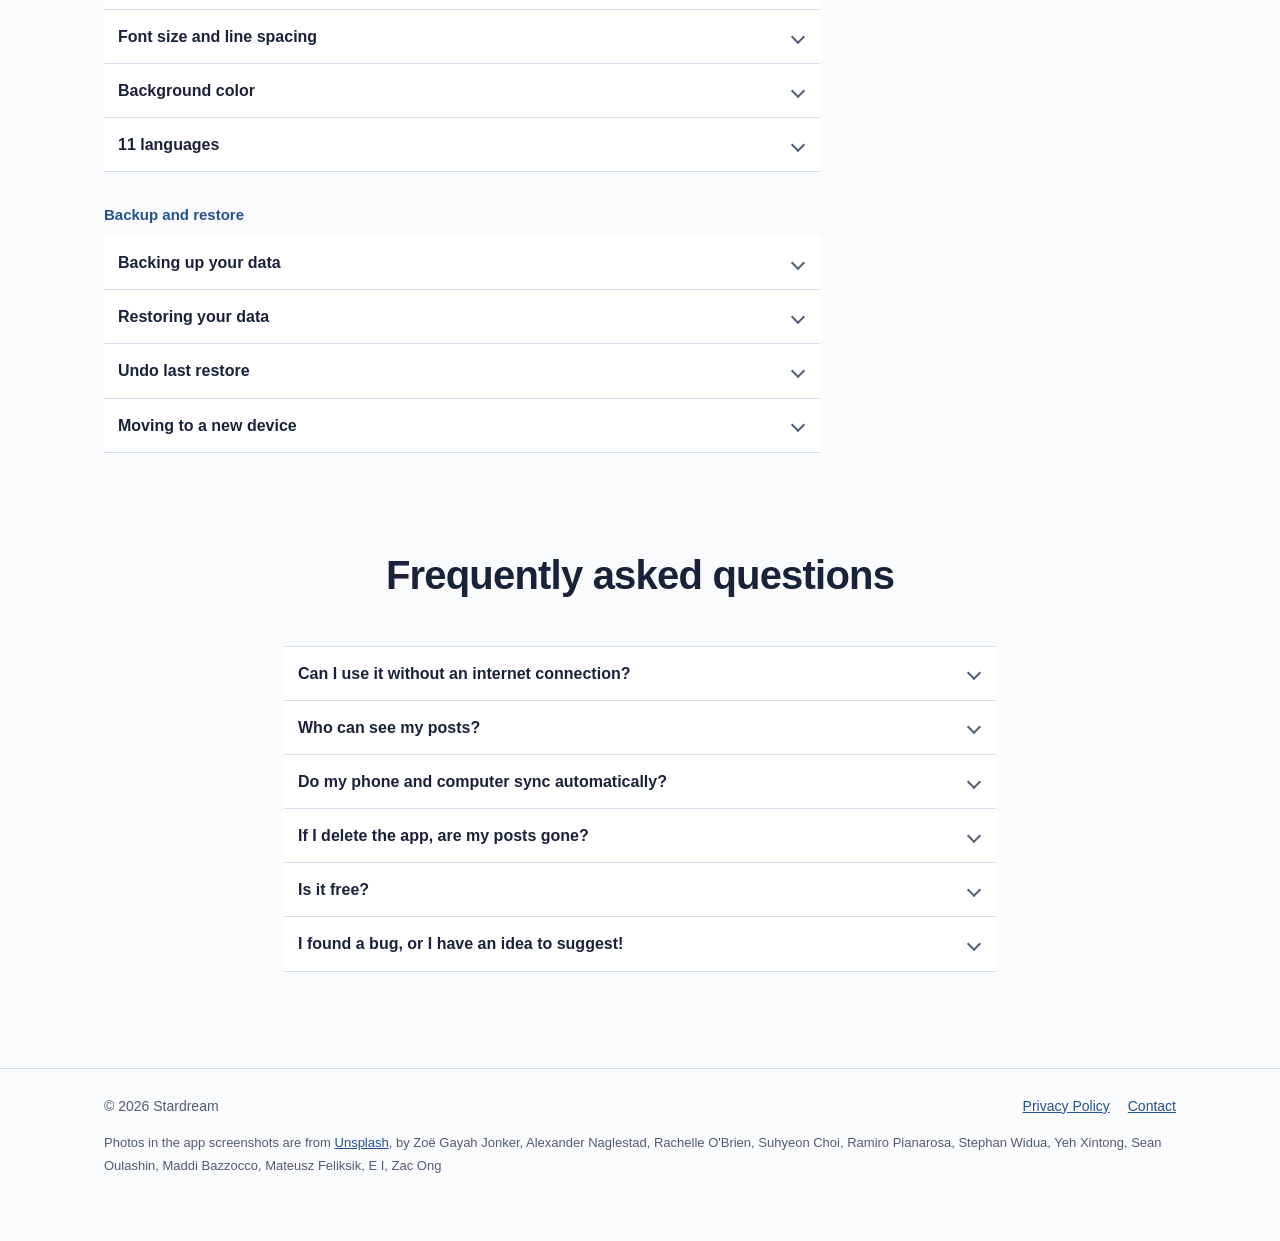
==== commit 84d17a05: "AI 친구(1.2.0, 선택 기능) 소개 추가, 개인정보 문구를 AI 친구에 맞게 고침 Co-Authored-By: Claude Fable 5.2 <noreply@anthropic" ====
--- a/guide/index.html
+++ b/guide/index.html
@@ -214,11 +214,11 @@
       <div class="feat-list">
         <details name="faq">
           <summary>Can I use it without an internet connection?</summary>
-          <div class="body"><p>Of course! Solche never connects to the internet at all, so it works just as smoothly on a plane or anywhere without signal.</p></div>
+          <div class="body"><p>Of course! Unless you turn on the optional AI friend, Solche never connects to the internet at all, so it works just as smoothly on a plane or anywhere without signal. (Only the AI friend's replies need a connection.)</p></div>
         </details>
         <details name="faq">
           <summary>Who can see my posts?</summary>
-          <div class="body"><p>Only you. Every post and photo is stored on your device alone and is never sent to any outside server. There's no account, so there's no password to be leaked either.</p></div>
+          <div class="body"><p>Only you. Every post and photo is stored on your device, and unless you turn on the optional AI friend, nothing is sent anywhere. (With the AI friend on, the post you want a reply to and its photos are sent to the AI service you chose.) There's no account, so there's no password to be leaked either.</p></div>
         </details>
         <details name="faq">
           <summary>Do my phone and computer sync automatically?</summary>
@@ -254,7 +254,7 @@
   </div>
 </footer>
 
-<script>window.SOLCHE={"me": "Me", "now": "Just now", "pin": "Pin", "pinned": "Pinned", "reply": "Reply", "replyPh": "Write a reply", "replyLabel": "Reply input", "save": "Save", "del": "Delete", "screen": " screen", "sample": "Some days you just need to write it down and let it go. Try adding a reply, too.", "focus": [[21.5, 16.3], [23.5, 39.8], [21.7, 36.0], null]};</script>
+<script>window.SOLCHE={"me": "Me", "now": "Just now", "pin": "Pin", "pinned": "Pinned", "reply": "Reply", "replyPh": "Write a reply", "replyLabel": "Reply input", "save": "Save", "del": "Delete", "screen": " screen", "sample": "Some days you just need to write it down and let it go. Try adding a reply, too.", "focus": [[21.5, 16.3], [23.5, 39.8], [21.7, 36.0], [35.7, 52.5], null]};</script>
 <script src="../assets/site.js"></script>
 </body>
 </html>
--- a/assets/site.css
+++ b/assets/site.css
@@ -121,6 +121,11 @@
 .scene-text h3 { margin: 6px 0 12px; font-size: clamp(24px, 2.8vw, 32px); line-height: 1.35; letter-spacing: -.02em; }
 .scene-text p { margin: 0 0 10px; color: var(--soft); font-size: 17px; }
 .scene-text .aside { font-size: 15px; }
+/* AI 친구 장면: 예시 프로필 다섯 개 */
+.friends { display: grid; grid-template-columns: repeat(5, minmax(0, 58px)); gap: 14px; margin: 8px 0 18px; }
+.friends figure { margin: 0; text-align: center; }
+.friends img { display: block; width: 100%; height: auto; aspect-ratio: 1; border-radius: 50%; background: #fff; box-shadow: 0 0 0 1px var(--line), 0 6px 14px -8px rgba(20, 30, 70, .35); }
+.friends figcaption { margin-top: 6px; color: var(--soft); font-size: 13px; line-height: 1.3; }
 .phone.inline { display: none; }
 /* 첫 장면: 휴대폰 대신 컴퓨터 화면 한쪽에 좁게 띄운 창 */
 #scene-phone { transition: opacity .4s; }
@@ -183,6 +188,7 @@
 .four b { display: block; margin-bottom: 4px; font-size: 17px; }
 .four span { color: var(--soft); font-size: 15px; }
 .site-note { margin: 32px 0 0; font-size: 14px; color: var(--soft); }
+.site-note + .site-note { margin-top: 10px; }
 
 /* 다운로드 */
 .plats { display: grid; grid-template-columns: repeat(4, 1fr); gap: 16px; }
@@ -199,6 +205,16 @@
 .maker b { font-size: 18px; }
 .maker span { flex: 1; color: var(--soft); font-size: 15px; }
 .maker .btn { margin-top: 6px; }
+/* 한국어 페이지의 카카오페이·네이버페이 후원: 휴대폰은 버튼이 바로 송금 화면을 열고,
+   마우스를 쓰는 컴퓨터는 버튼을 누르면 그 QR 하나만 보여 준다(site.js) */
+.maker .qr + .btn { background: transparent; color: var(--ink); box-shadow: inset 0 0 0 1.5px var(--line); }
+.maker .qr + .btn:hover { background: #dfe8ff; }
+.maker .pay[aria-expanded="true"] { background: var(--blue); }
+.maker .qr { display: flex; align-items: center; gap: 14px; margin-top: 6px; }
+.maker .qr[hidden], .maker .qr img[hidden] { display: none; }
+.maker .qr img { flex: none; box-sizing: border-box; width: 132px; height: 132px; padding: 5px; background: #fff; border: 1px solid var(--line); border-radius: 10px; }
+.maker .qr p { margin: 0; font-size: 14px; color: var(--soft); }
+.maker .qr p b { display: block; font-size: 15px; color: var(--ink); }
 .maker em { margin-top: 6px; font-style: normal; font-size: 14px; font-weight: 700; color: var(--blue); }
 
 footer { padding: 26px 0 64px; border-top: 1px solid var(--line); color: var(--soft); font-size: 14px; }
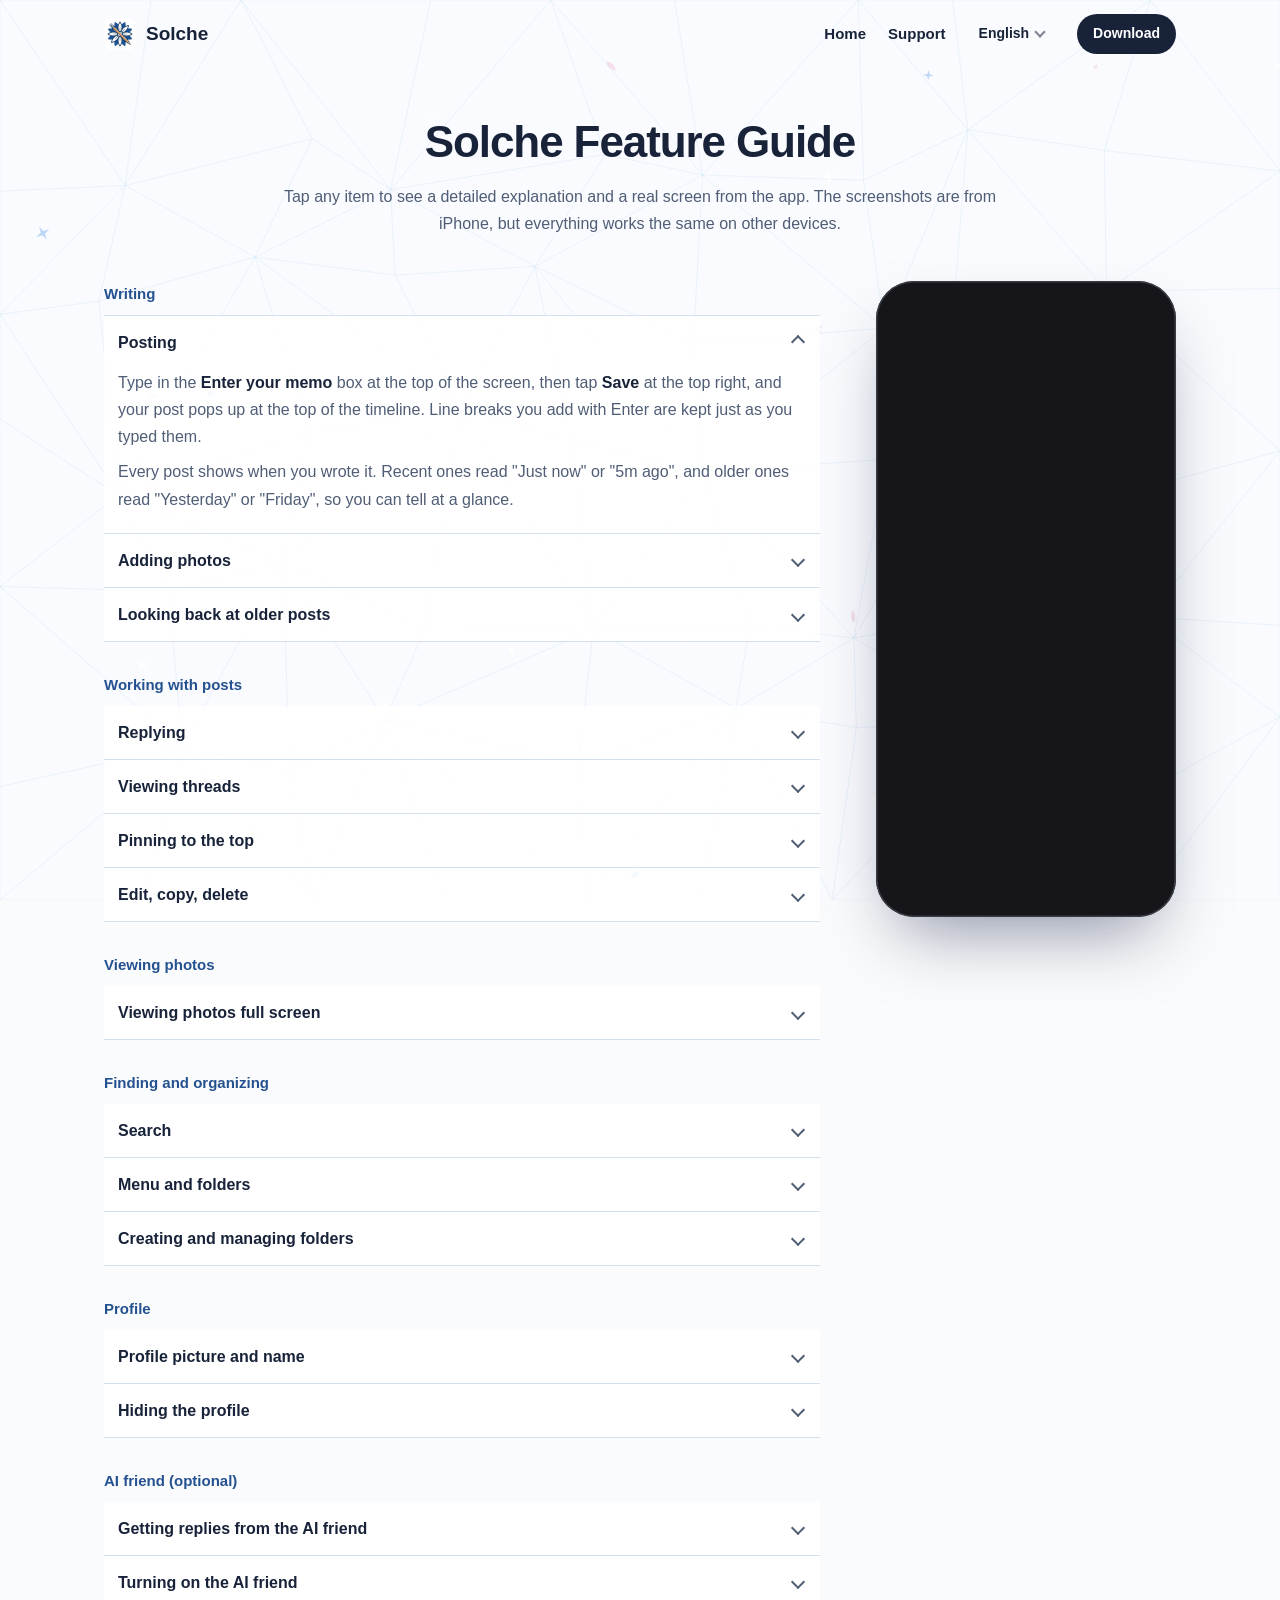
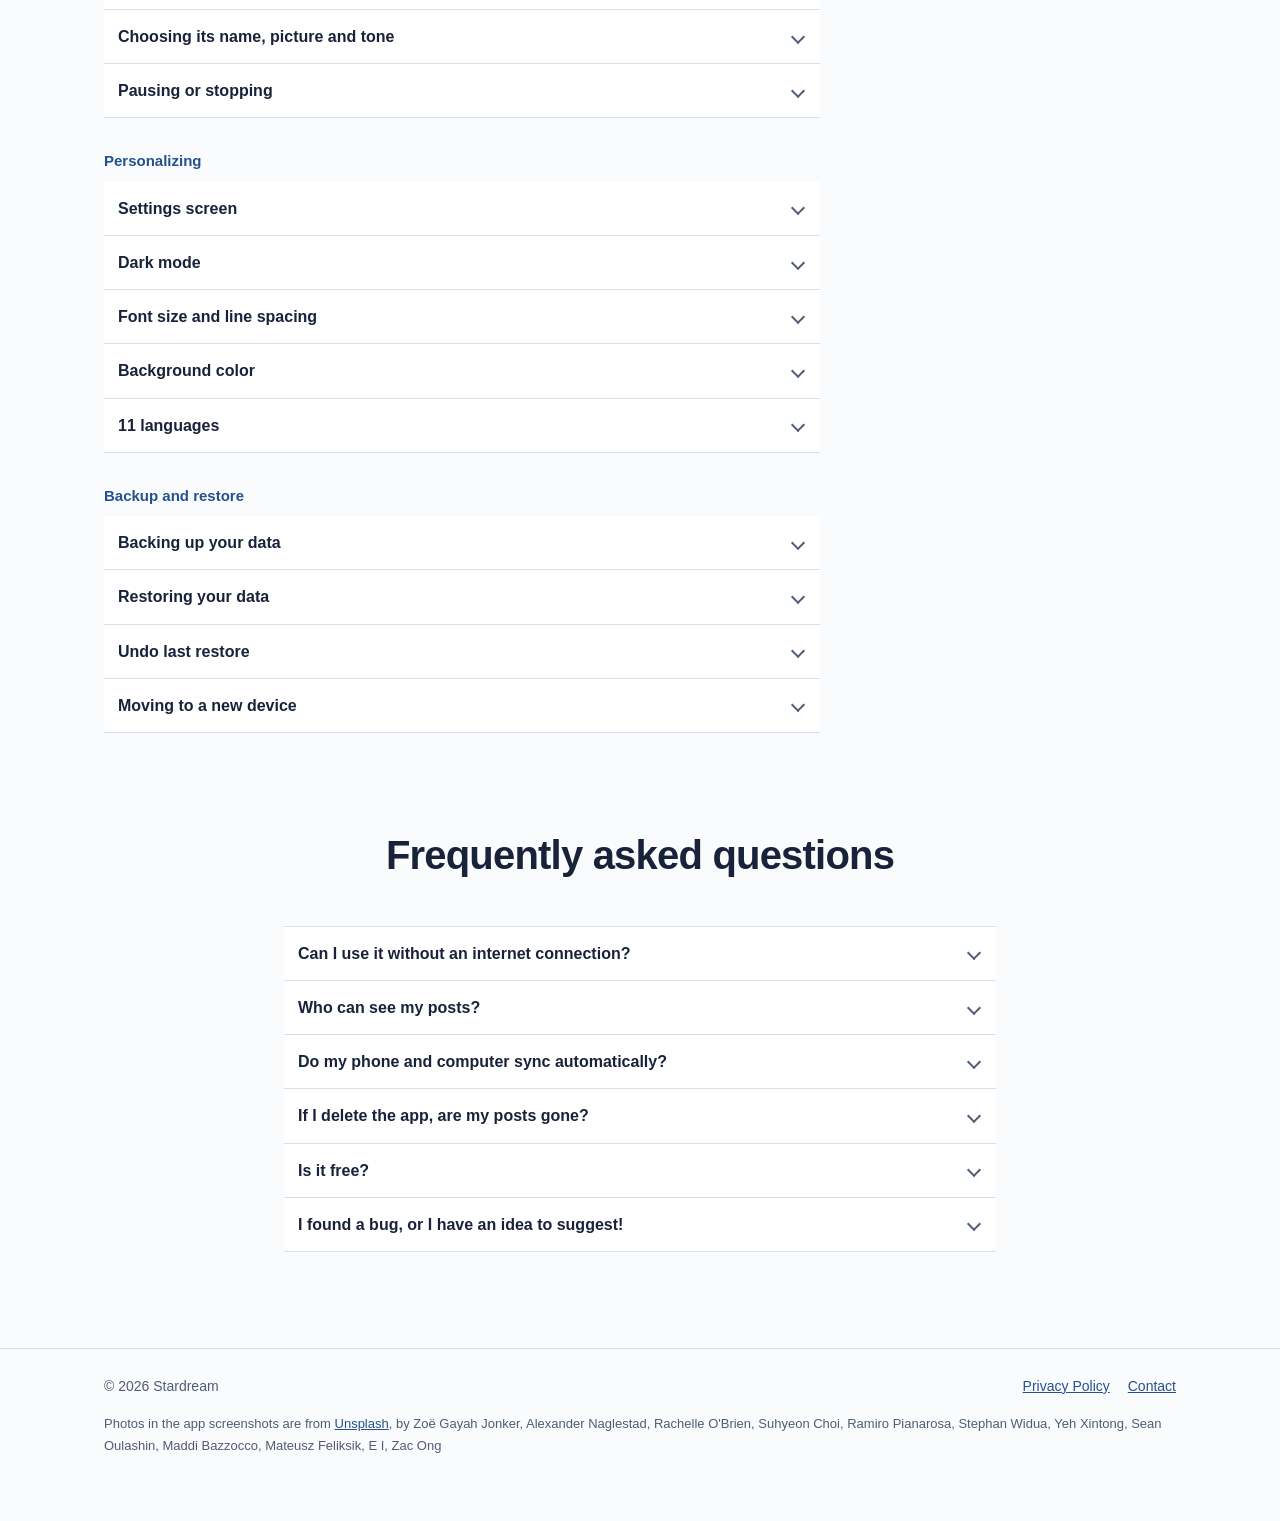
==== commit cb4104c1: "가이드에 AI 친구 설명 추가, 휴대폰 화면을 1.2.0과 새 배경색으로 다시 찍음 Co-Authored-By: Claude Fable 5.2 <noreply@anthropic.c" ====
--- a/guide/index.html
+++ b/guide/index.html
@@ -137,6 +137,35 @@
             </div>
           </details>
 
+          <h3>AI friend (optional)</h3>
+          <details name="feat" data-img="ai-thread">
+            <summary>Getting replies from the AI friend</summary>
+            <div class="body">
+              <p>While the AI friend is on, each new post you write gets a reply from it underneath. It looks at the photos you attach, too.</p>
+              <p>Reply to the AI friend's reply and the conversation keeps going. It doesn't jump in on replies you write to your own posts.</p>
+            </div>
+          </details>
+          <details name="feat" data-img="ai-key">
+            <summary>Turning on the AI friend</summary>
+            <div class="body">
+              <p>Go to <b>Settings → AI friend</b>, choose an AI service (Google Gemini or xAI Grok) and enter your own <b>API key</b> to turn it on. The key screen walks you through how to get one, and a Google key can be started for free.</p>
+              <p>While it's on, each time you get a reply, the posts and photos in that thread and some recent posts from the same folder are sent to the AI service you chose, and that service may keep them for a while under its own policy. The key is stored only on this device and is not included in backup files.</p>
+            </div>
+          </details>
+          <details name="feat" data-img="ai-friend">
+            <summary>Choosing its name, picture and tone</summary>
+            <div class="body">
+              <p>In <b>Settings → AI friend</b>, tap the round picture to choose a profile picture, and give your friend a name. In <b>Instructions</b> you can freely describe the tone and the kind of replies you'd like.</p>
+            </div>
+          </details>
+          <details name="feat" data-img="ai-friend">
+            <summary>Pausing or stopping</summary>
+            <div class="body">
+              <p>Turn off the <b>Get replies</b> switch and no new replies are added, while existing replies stay. Tap <b>Delete key</b> under <b>API key</b> and nothing more is sent from then on.</p>
+              <p>If a reply from the AI friend is inappropriate, you can report it with the flag button on that reply.</p>
+            </div>
+          </details>
+
           <h3>Personalizing</h3>
           <details name="feat" data-img="settings">
             <summary>Settings screen</summary>
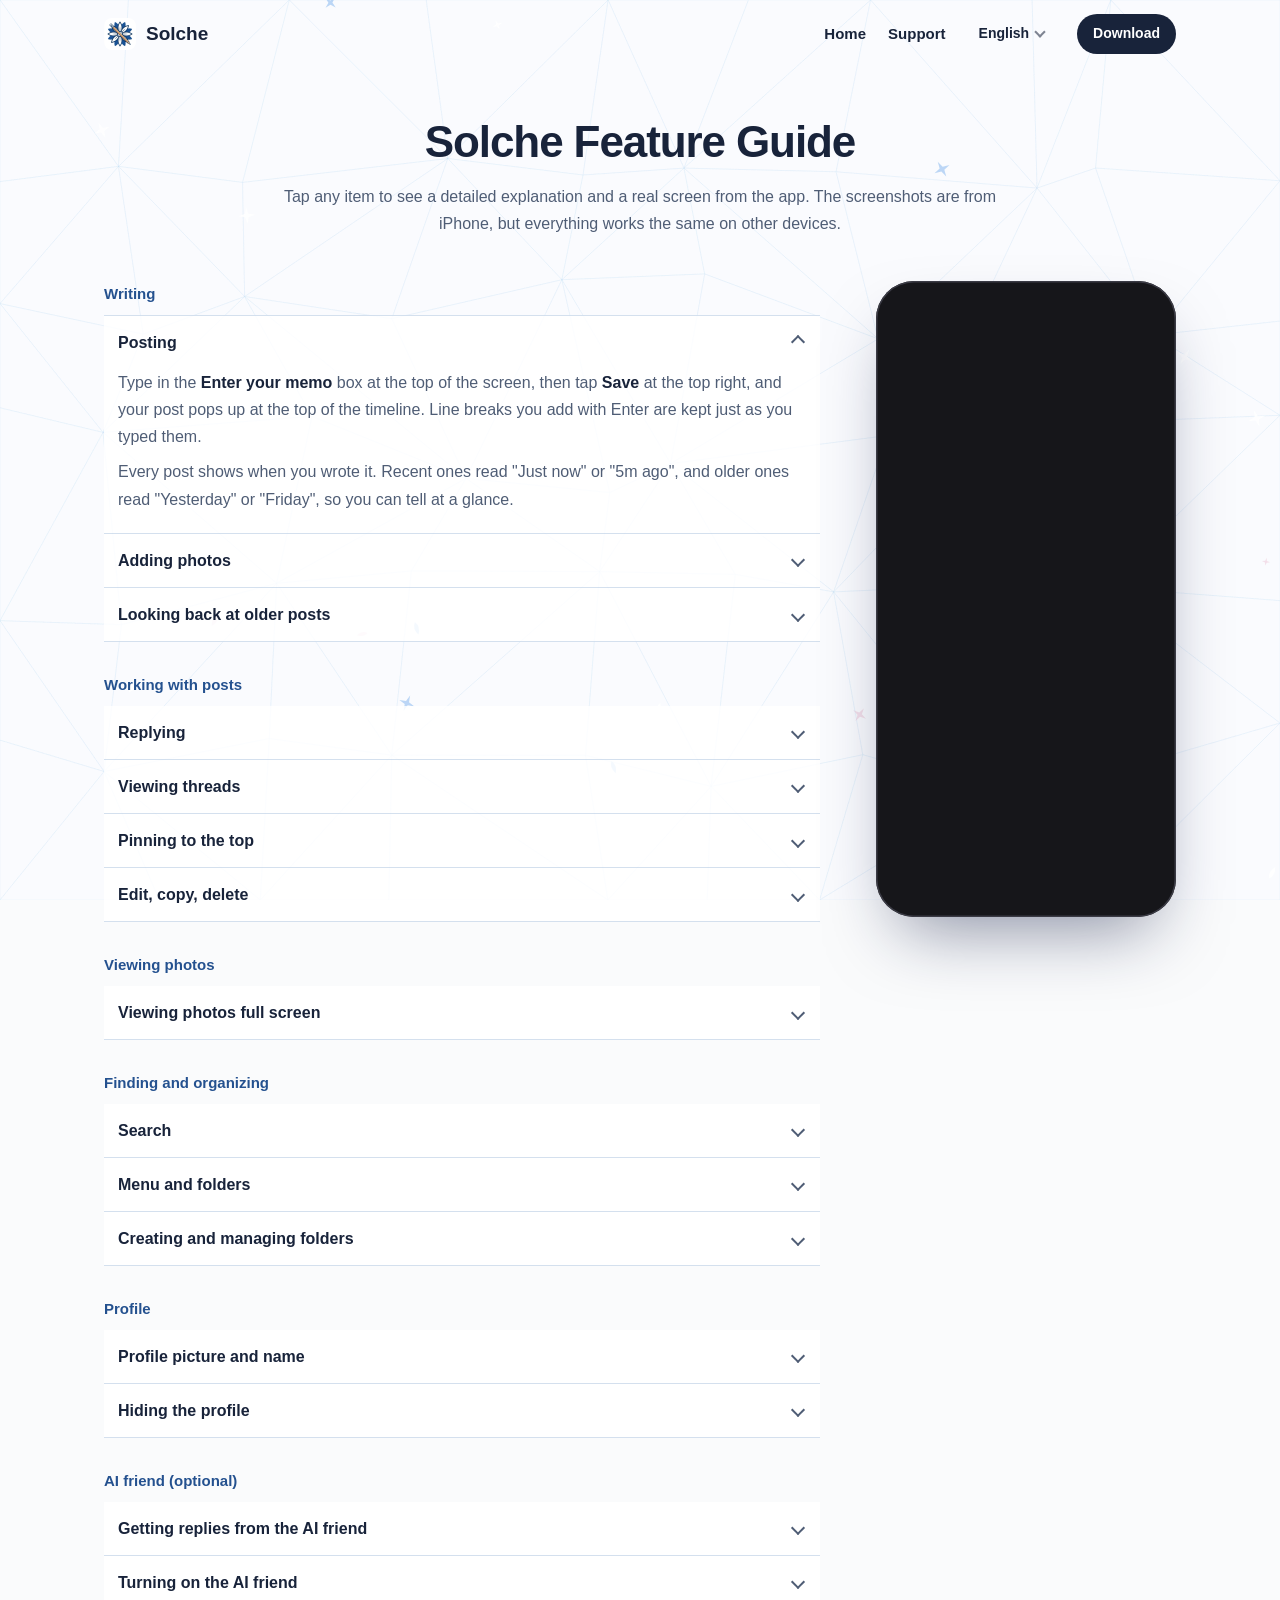
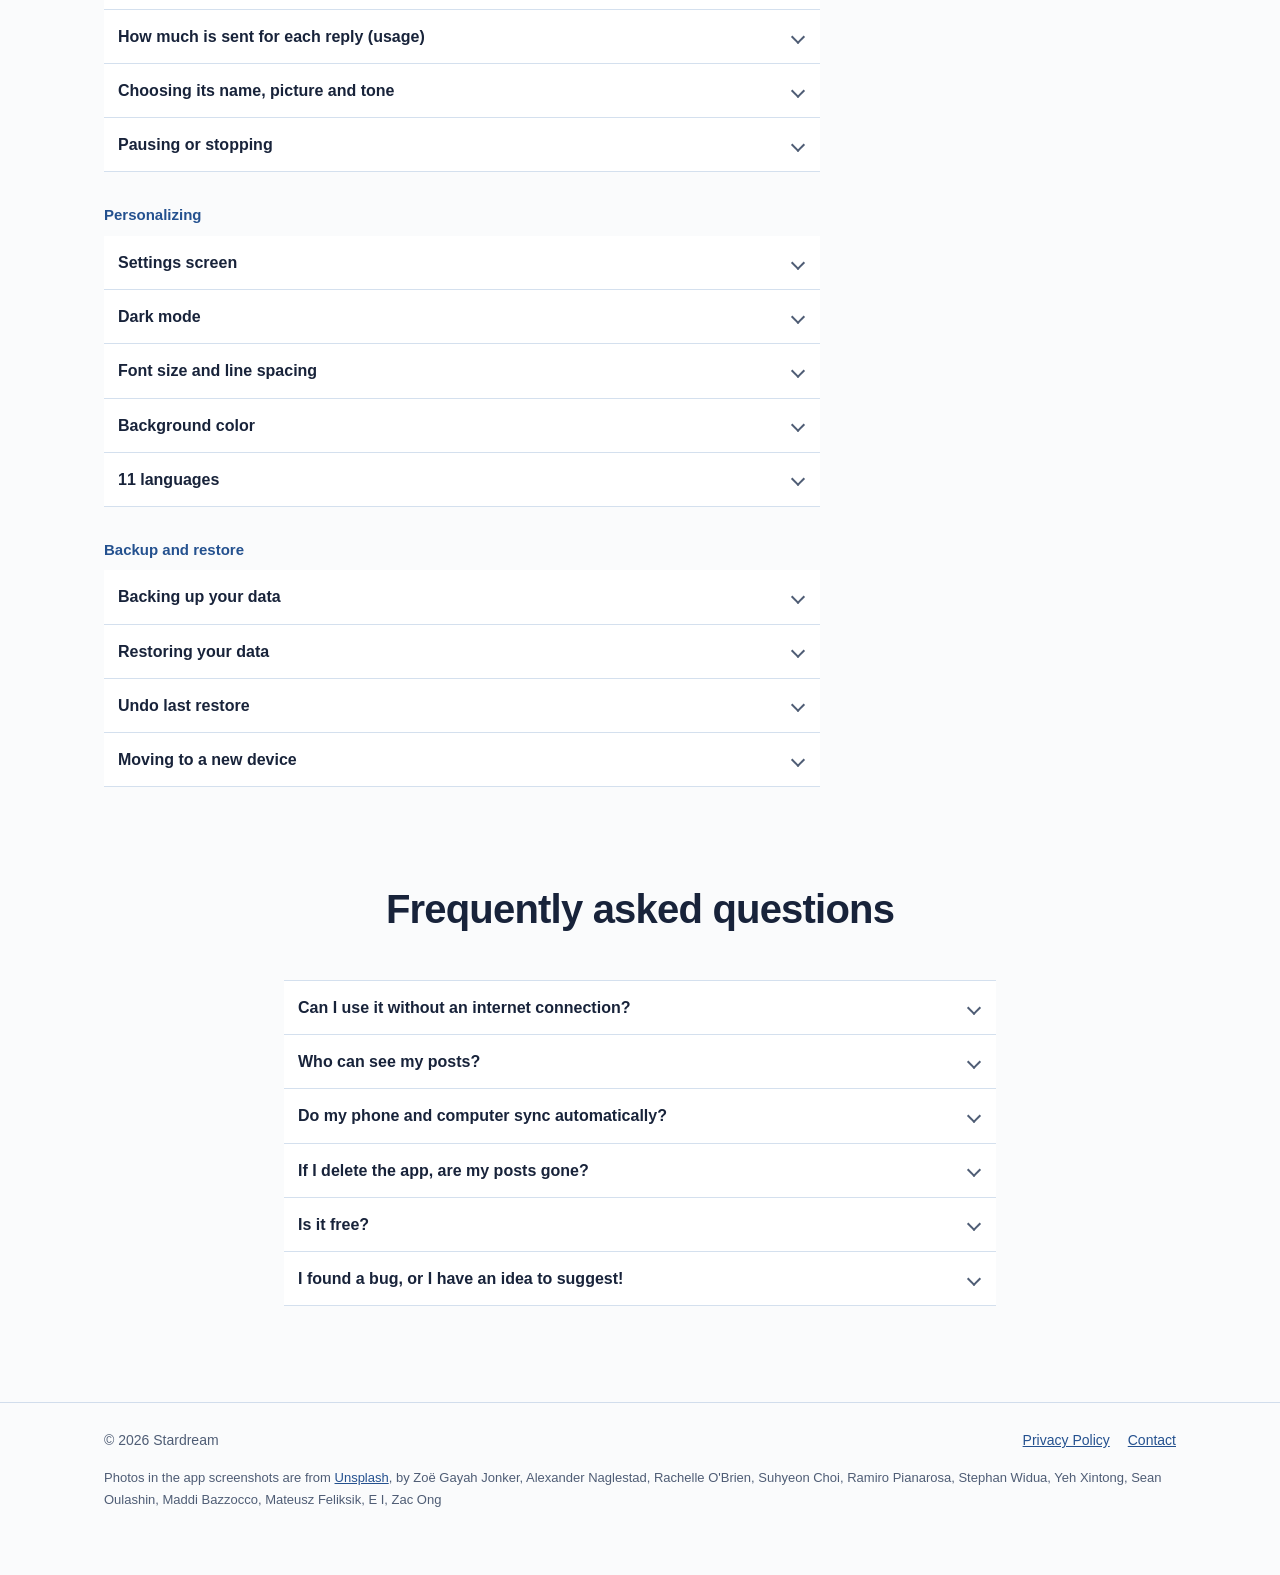
==== commit 899b8553: "가이드에 AI 친구가 답글 한 번에 보내는 양(사용량) 설명 추가" ====
--- a/guide/index.html
+++ b/guide/index.html
@@ -152,6 +152,18 @@
               <p>While it's on, each time you get a reply, the posts and photos in that thread and some recent posts from the same folder are sent to the AI service you chose, and that service may keep them for a while under its own policy. The key is stored only on this device and is not included in backup files.</p>
             </div>
           </details>
+          <details name="feat" data-img="ai-thread">
+            <summary>How much is sent for each reply (usage)</summary>
+            <div class="body">
+              <p>AI services count usage by the amount of text and photos exchanged (tokens). Each time the AI friend replies, everything below is sent again from the start.</p>
+              <p><b>The current thread</b>: the whole conversation from the original post down to the one you just wrote (up to 50 posts above it). The text is not shortened.</p>
+              <p><b>Photos</b>: up to the 4 most recent photos you posted in that conversation (JPG or PNG, up to 15 MB each).</p>
+              <p><b>Recent posts in the same folder</b>: the 20 most recent original posts, together with their replies. Replies are not counted separately, however many there are. Each post is sent up to 300 characters and everything together up to 6,000 characters; beyond that, the oldest posts are left out.</p>
+              <p><b>Instructions</b>: everything you wrote in Settings.</p>
+              <p>So the longer a conversation grows under one post, the more is sent each time. In a conversation with 50 replies, those 50 are sent again for every new reply. To use less, start a new post for a new topic and attach photos only when you need them.</p>
+              <p>You can see what you actually used, and any cost, on the usage page of the AI service you chose.</p>
+            </div>
+          </details>
           <details name="feat" data-img="ai-friend">
             <summary>Choosing its name, picture and tone</summary>
             <div class="body">
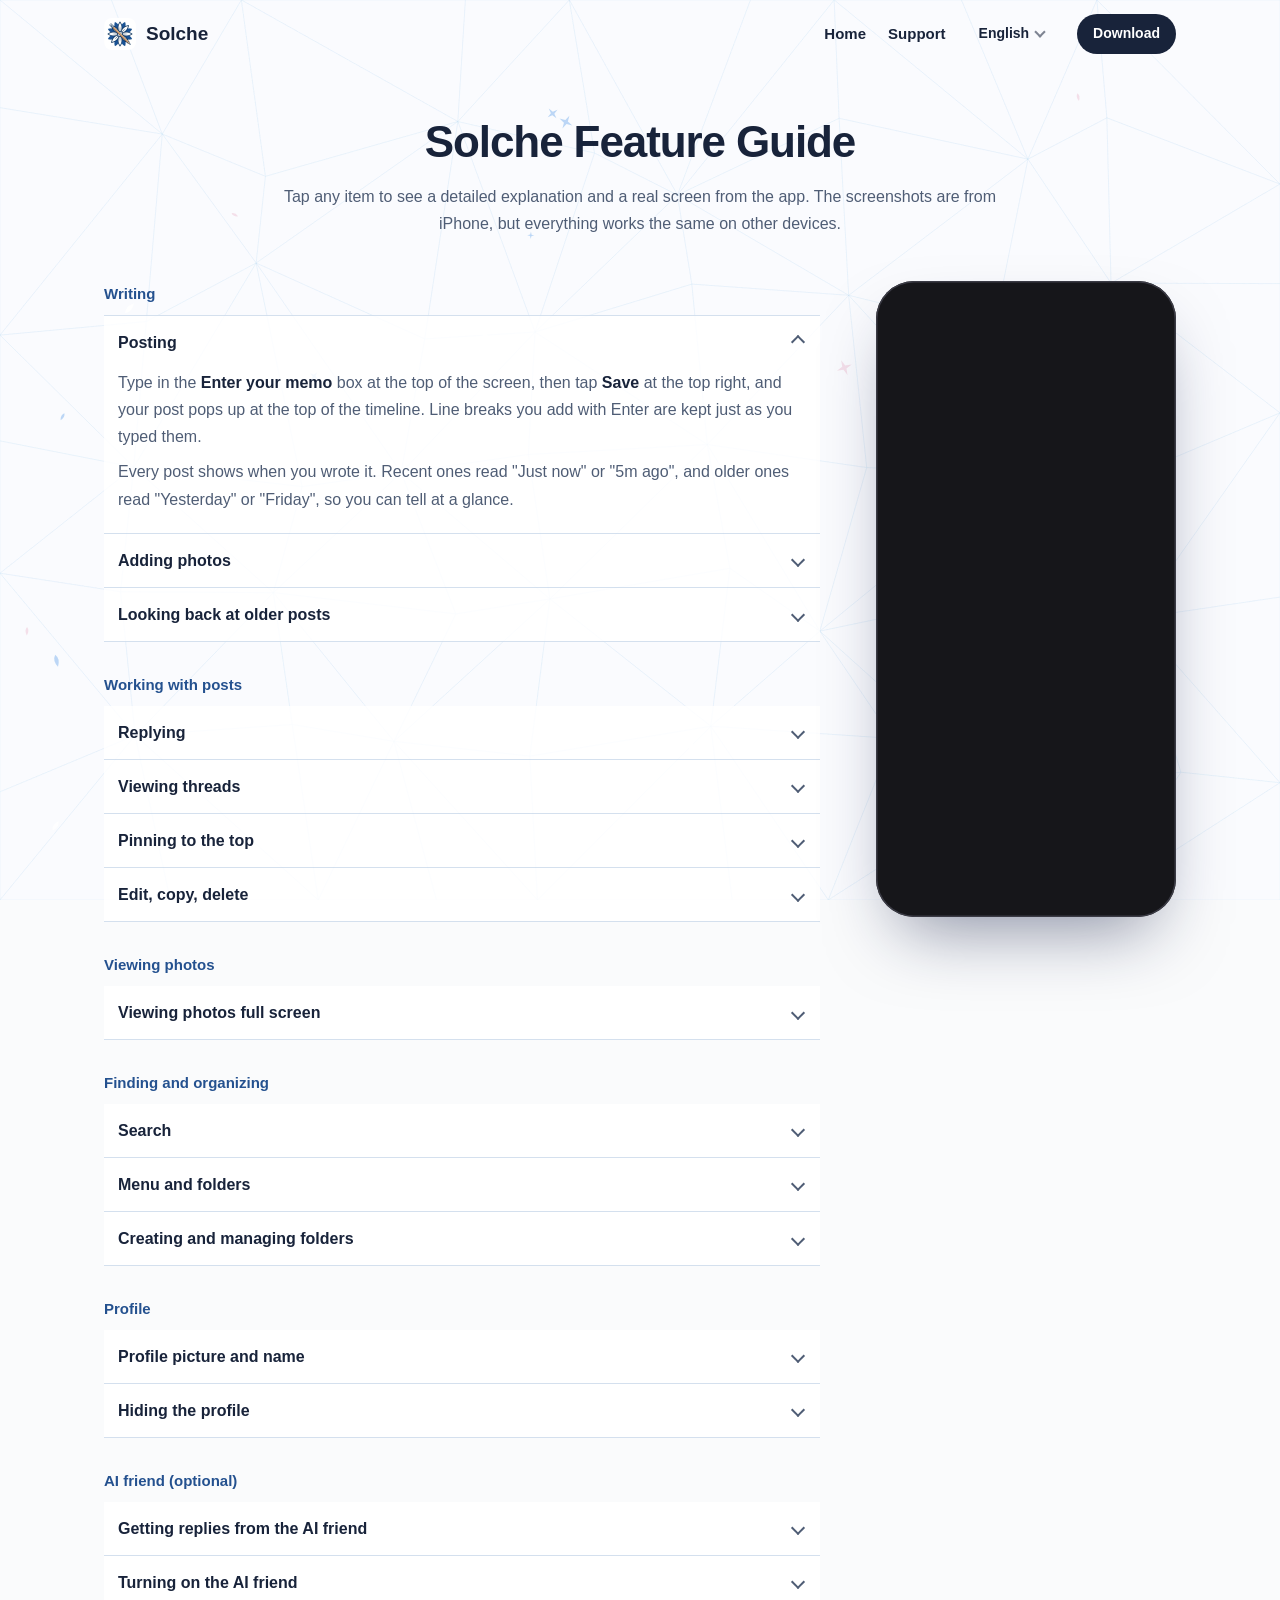
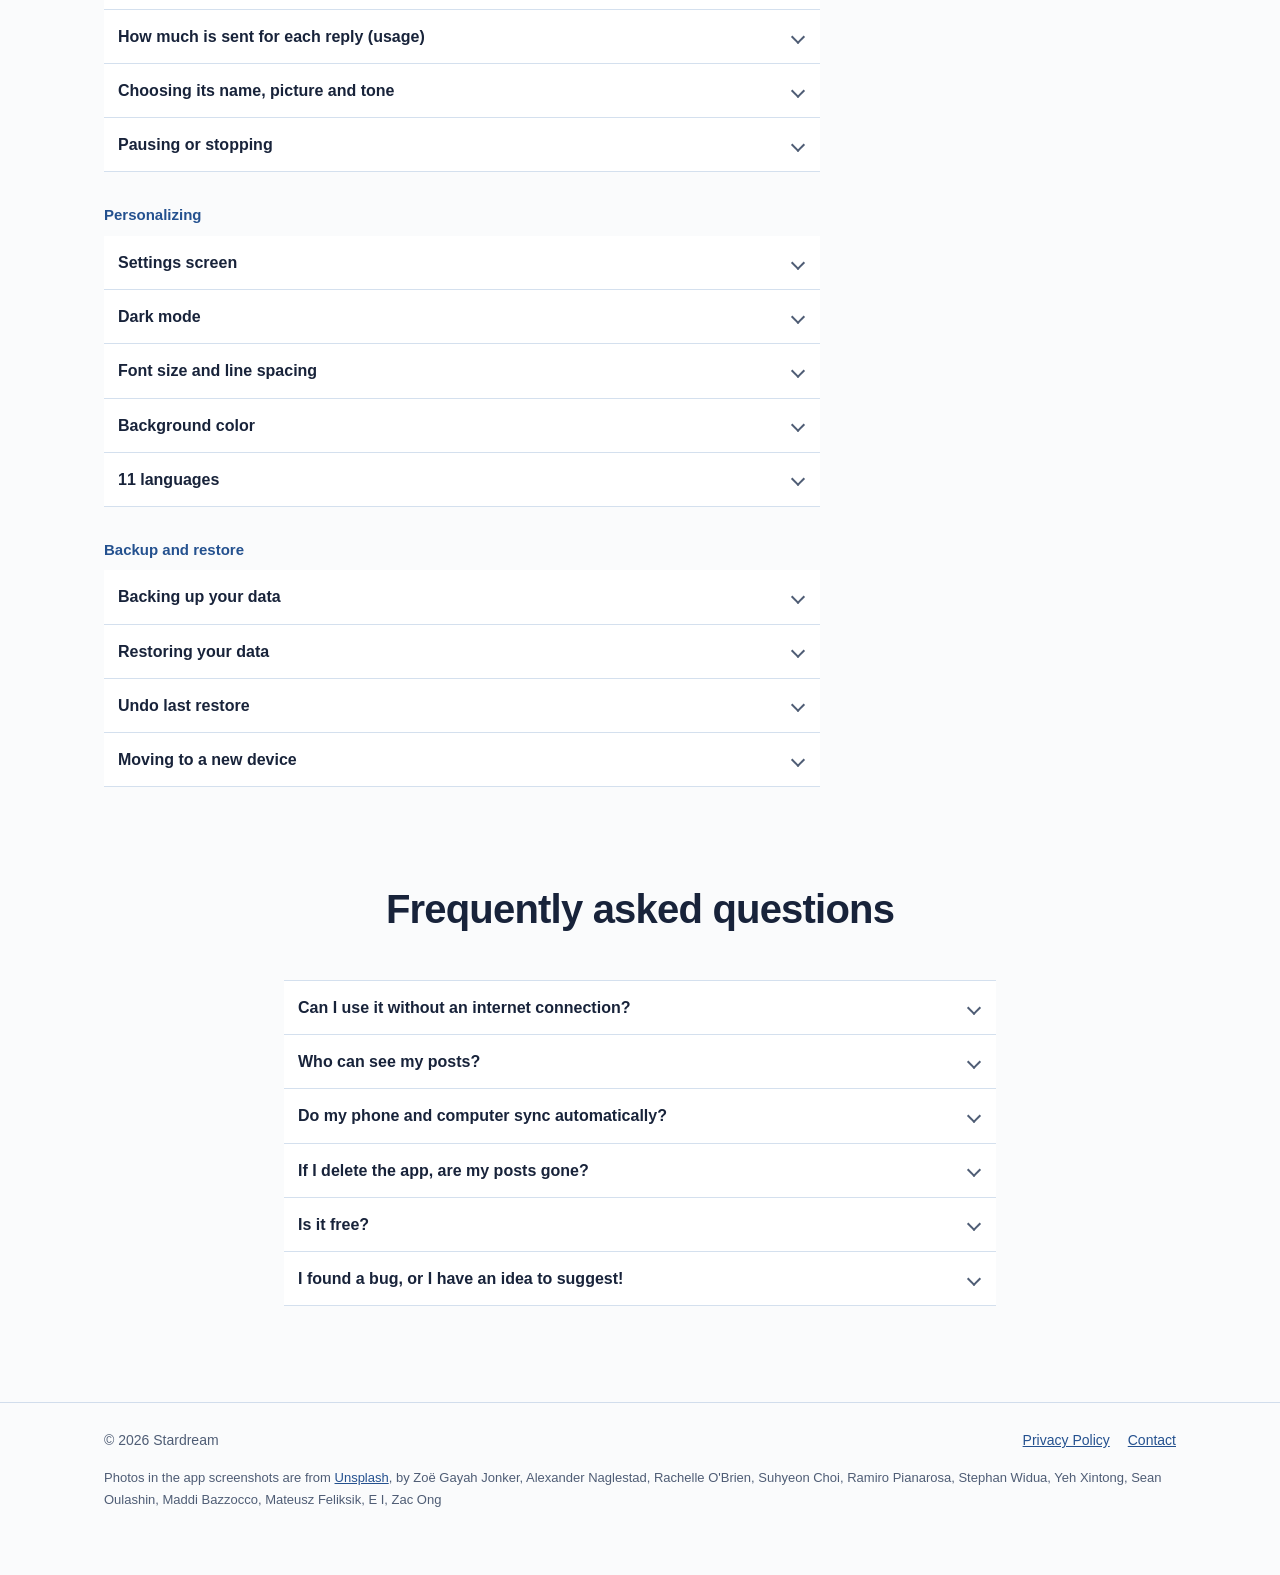
==== commit 8cc752d2: "문의·후원 링크를 새 Ko-fi 주소로 변경" ====
--- a/guide/index.html
+++ b/guide/index.html
@@ -30,7 +30,7 @@
   <a class="brand" href="../"><img src="../img/icon.png" alt=""> Solche</a>
   <nav>
     <a href="../">Home</a>
-    <a class="nav-g" href="https://ko-fi.com/stardream_software">Support</a>
+    <a class="nav-g" href="https://ko-fi.com/stardreamsuperintelligencelabs">Support</a>
     <details class="lang"><summary aria-label="Language">English</summary><div><a href="../guide/" data-lang="en" lang="en" aria-current="true">English</a><a href="../ko/guide/" data-lang="ko" lang="ko">한국어</a><a href="../ja/guide/" data-lang="ja" lang="ja">日本語</a></div></details>
     <a class="btn small" href="../#download">Download</a>
   </nav>
@@ -275,7 +275,7 @@
         </details>
         <details name="faq">
           <summary>I found a bug, or I have an idea to suggest!</summary>
-          <div class="body"><p>Always welcome! Feel free to tell me through the <a href="https://ko-fi.com/stardream_software">Ko-fi page</a>.</p></div>
+          <div class="body"><p>Always welcome! Feel free to tell me through the <a href="https://ko-fi.com/stardreamsuperintelligencelabs">Ko-fi page</a>.</p></div>
         </details>
       </div>
 
@@ -289,7 +289,7 @@
     <span>© 2026 Stardream</span>
     <span class="links">
       <a href="https://ko-fi.com/post/Privacy-Policy-for-Solche-X1Q321Q5OX">Privacy Policy</a>
-      <a href="https://ko-fi.com/stardream_software">Contact</a>
+      <a href="https://ko-fi.com/stardreamsuperintelligencelabs">Contact</a>
     </span>
     <p class="credit">Photos in the app screenshots are from <a href="https://unsplash.com">Unsplash</a>, by Zoë Gayah Jonker, Alexander Naglestad, Rachelle O'Brien, Suhyeon Choi, Ramiro Pianarosa, Stephan Widua, Yeh Xintong, Sean Oulashin, Maddi Bazzocco, Mateusz Feliksik, E I, Zac Ong</p>
   </div>
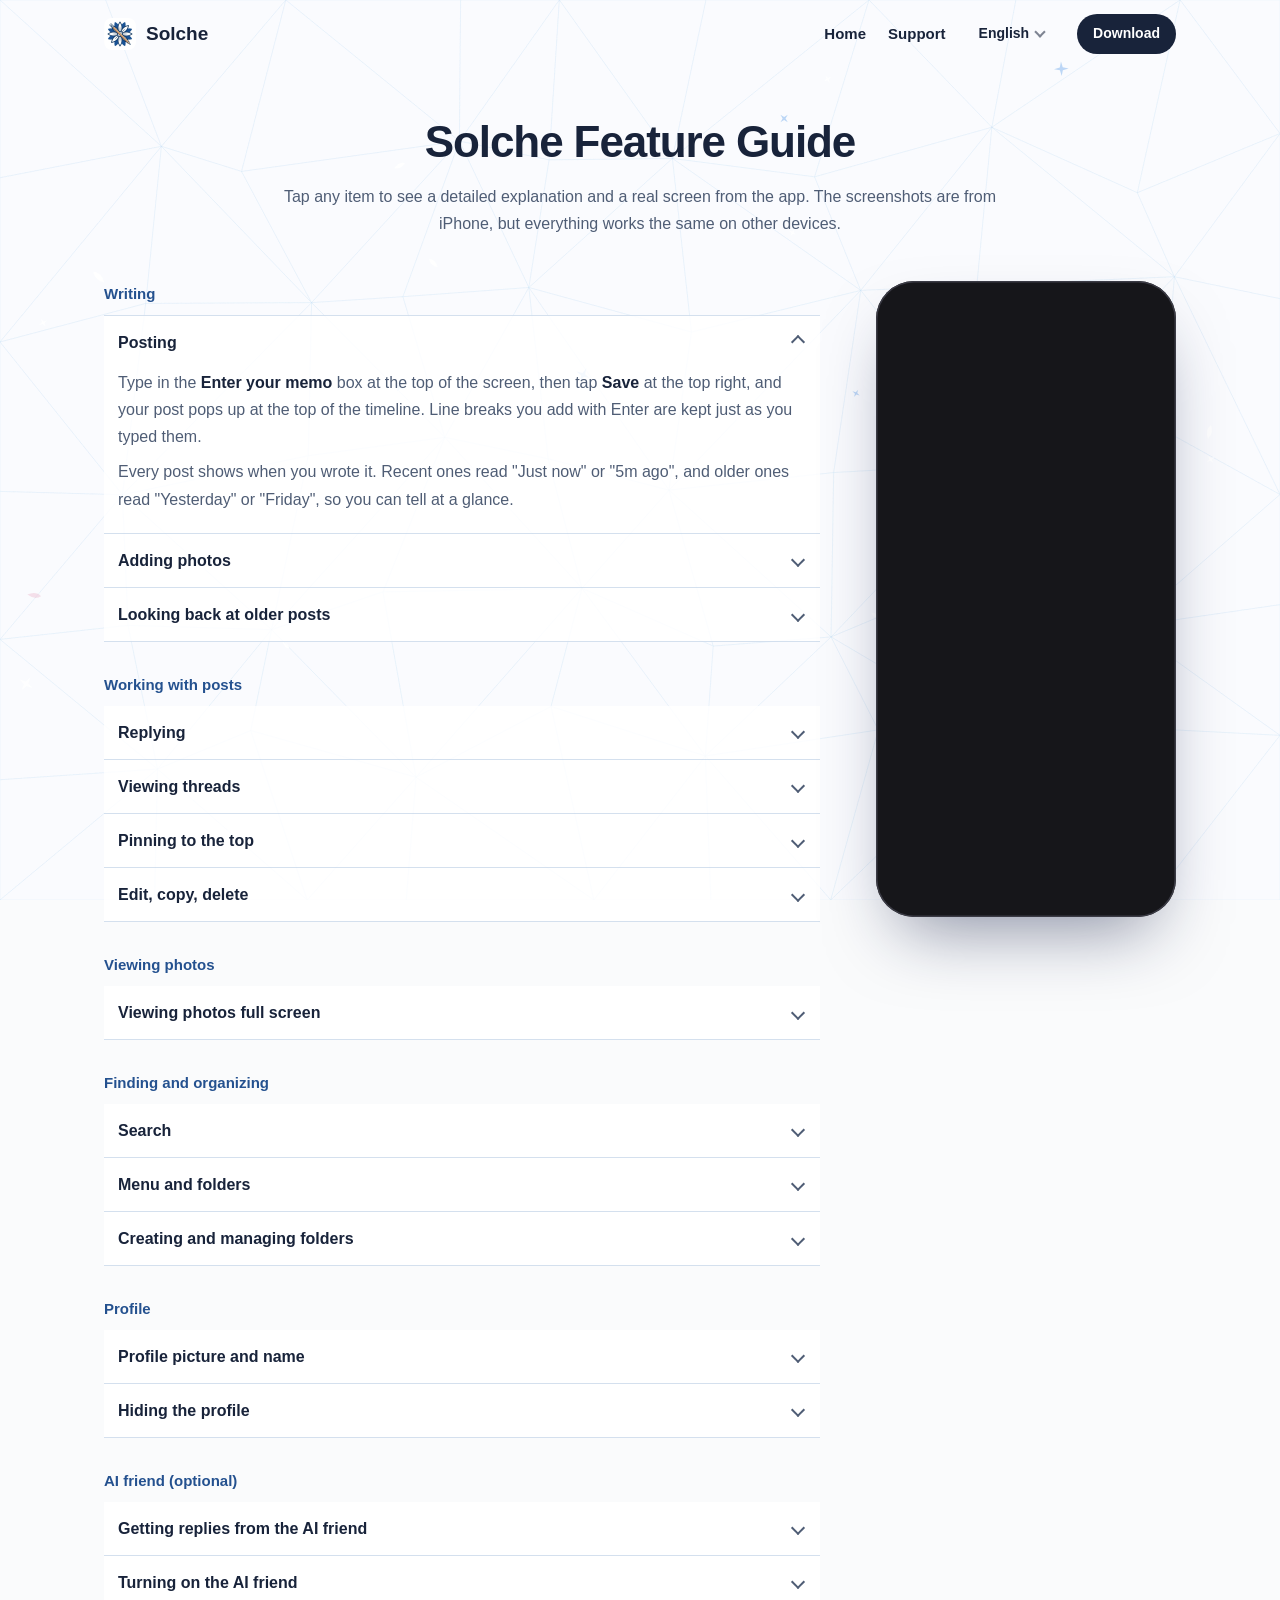
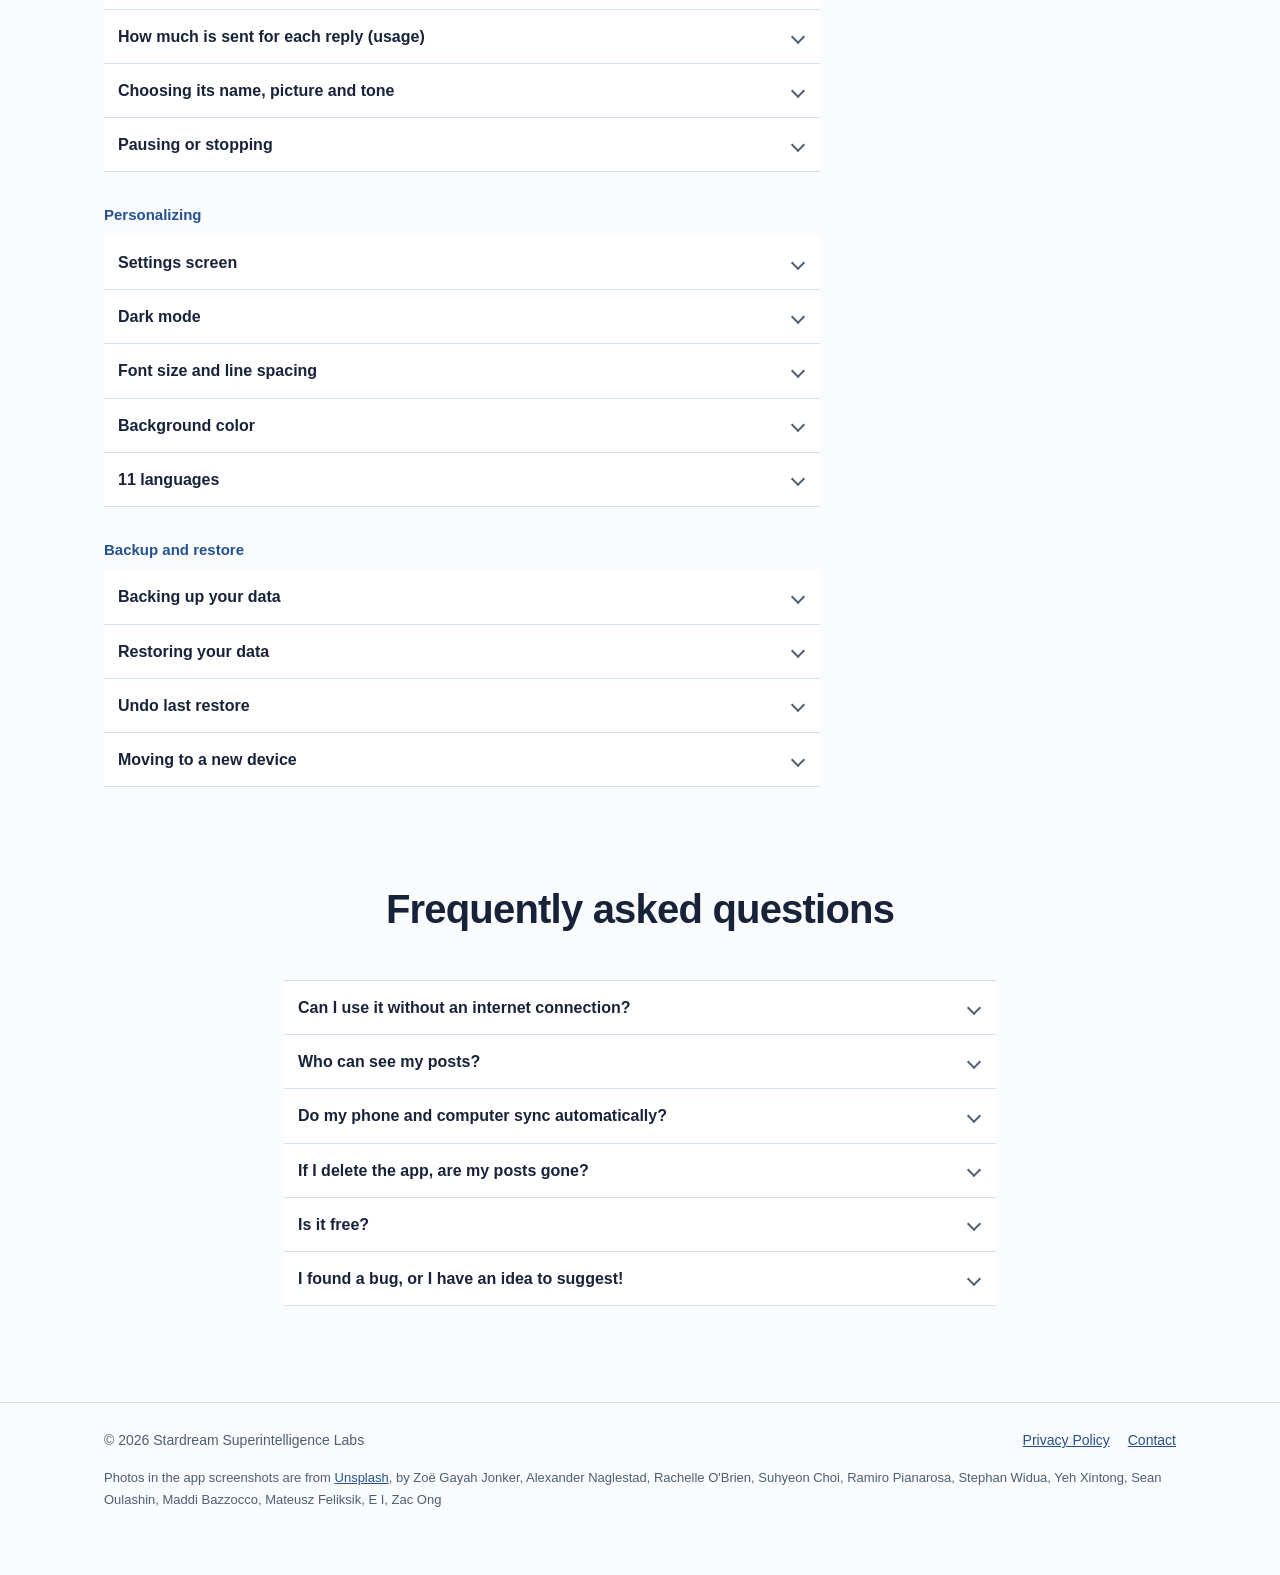
==== commit 72506a45: "저작권 표기를 Stardream Superintelligence Labs로 변경" ====
--- a/guide/index.html
+++ b/guide/index.html
@@ -286,7 +286,7 @@
 
 <footer>
   <div class="wrap">
-    <span>© 2026 Stardream</span>
+    <span>© 2026 Stardream Superintelligence Labs</span>
     <span class="links">
       <a href="https://ko-fi.com/post/Privacy-Policy-for-Solche-X1Q321Q5OX">Privacy Policy</a>
       <a href="https://ko-fi.com/stardreamsuperintelligencelabs">Contact</a>
